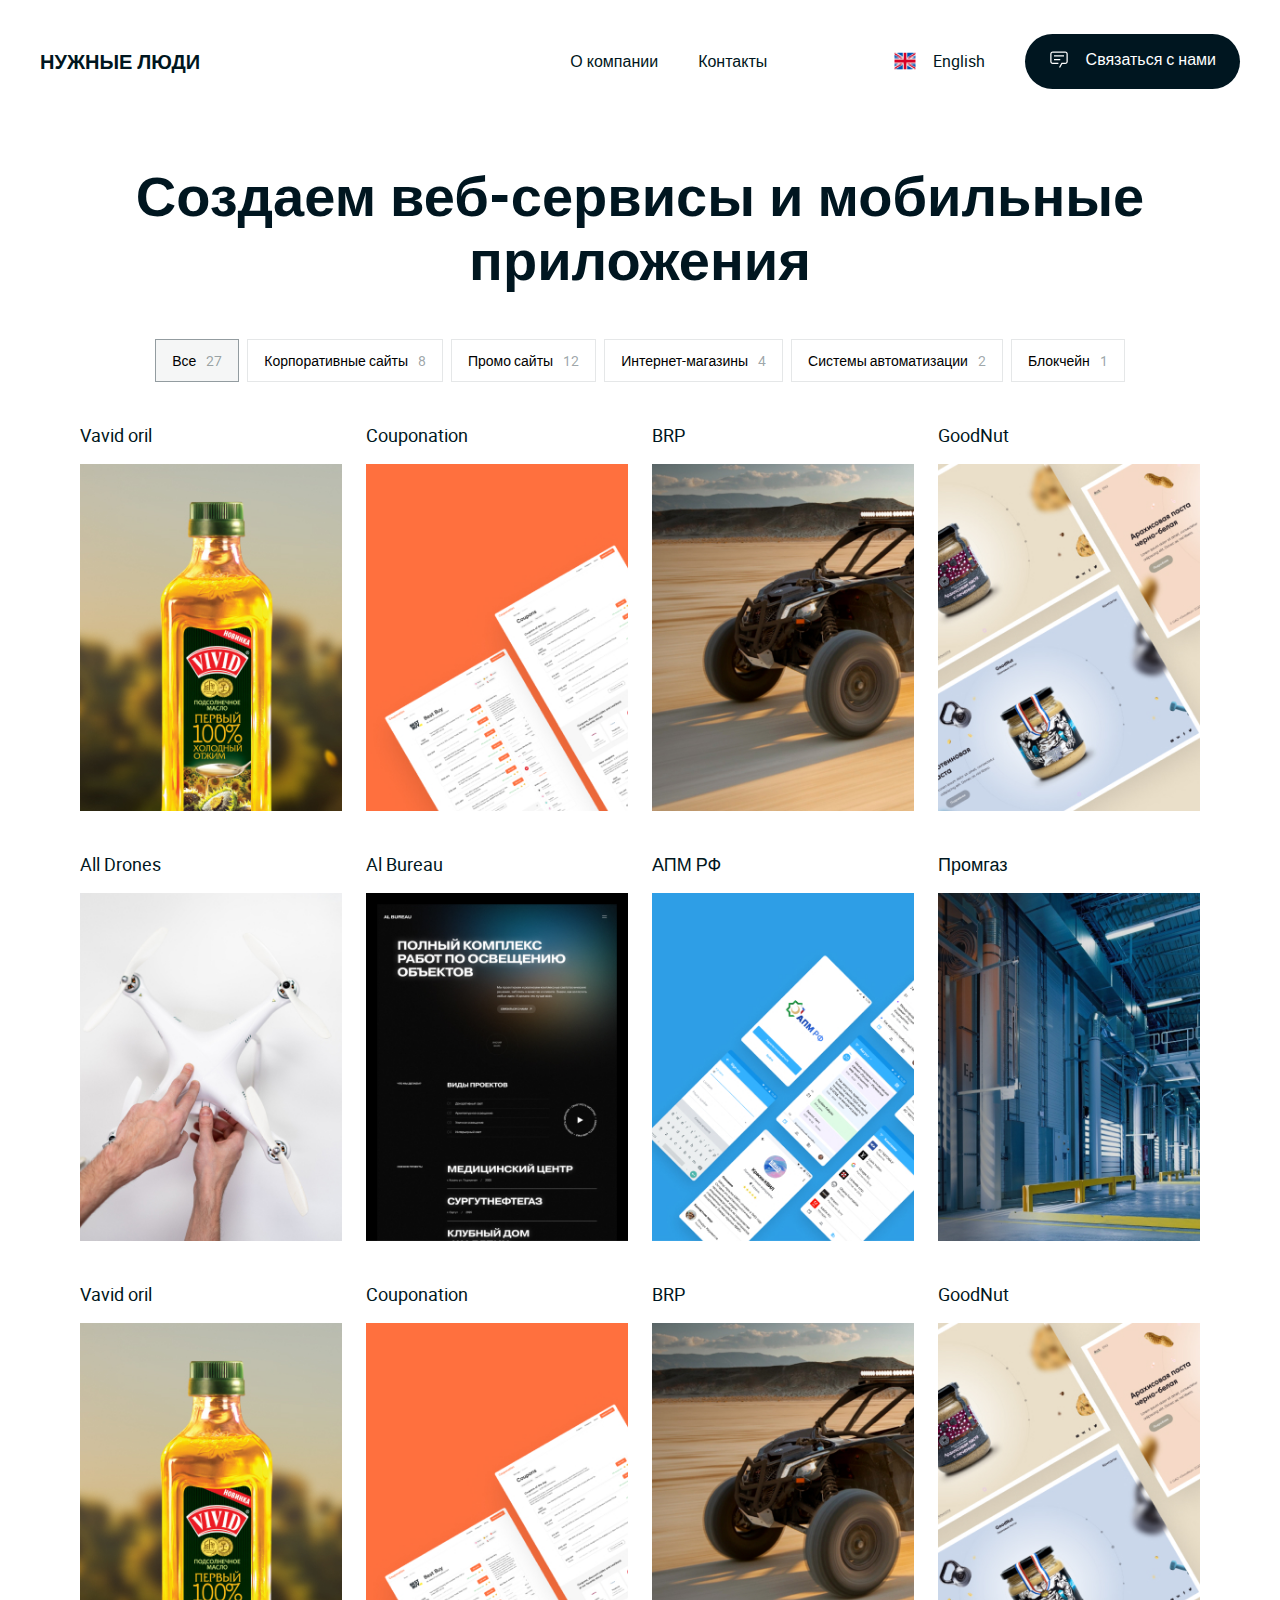
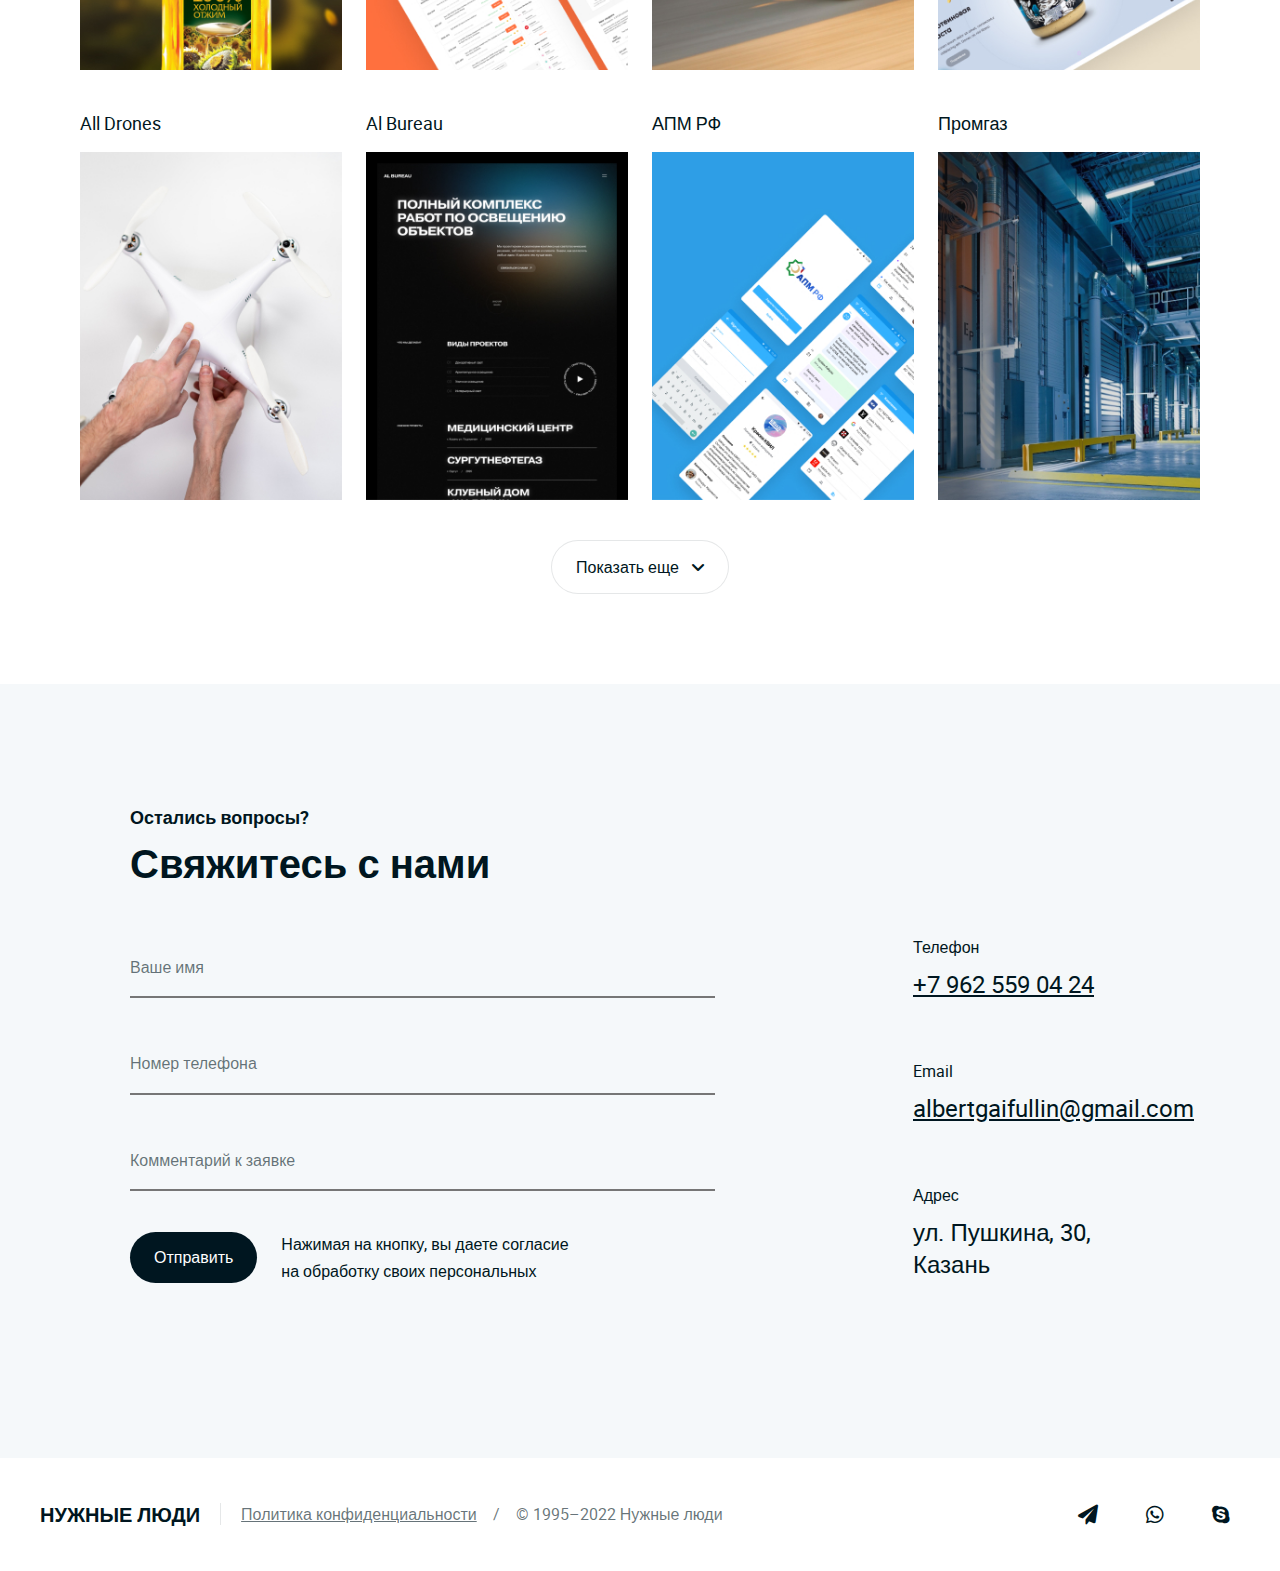
==== index.html @ 18f592c5 "12" ====
<!DOCTYPE html>
<html>

<head>

	<meta charset="utf-8">
	<!-- <base href="/"> -->

	<title>Нужные люди</title>
	<meta name="description" content="Создаем веб-сервисы и мобильные приложения">

	<meta name="viewport"
		content="width=device-width, initial-scale=1.0, minimum-scale=1.0, maximum-scale=1.0, user-scalable=no">

	<link rel="icon" href="images/favicon.png">
	<meta property="og:image" content="images/preview.jpg">

	<link rel="stylesheet" href="libs/bootstrap/css/bootstrap-reboot.min.css">
	<link rel="stylesheet" href="libs/bootstrap/css/bootstrap-grid.min.css">
	<link rel="stylesheet" href="fonts/fa/all.min.css">
	<link rel="stylesheet" href="css/main.css">
	<link rel="stylesheet" href="css/media.css">

	<script src="libs/jquery/jquery-3.6.0.min.js" defer></script>

	<script src="js/common.js" defer></script>
	<script src="libs/mixitup/dist/mixitup.min.js"></script>

</head>

<body>
	<header>
		<div class="header-left">
			<a href="/" class="logo">
				Нужные люди
			</a>
		</div>
		<div class="header-right">
			<nav class="header-menu">
				<ul>
					<li><a href="#">О компании</a></li>
					<li><a href="#">Контакты</a></li>
				</ul>
			</nav>
			<div class="header-info">
				<div class="language">
					<div class="active-language">
						<img src="images/uk.png" alt="">
						<span>English</span>
					</div>
				</div>
				<div class="language-list">
					<div class="language-list-menu">
						<div class="language-list-menu-item">
							<a href="#"><img src="images/uk.png" alt="">Русский</a>
						</div>
						<div class="language-list-menu-item">
							<a href="#"><img src="images/uk.png" alt="">Китайский</a>
						</div>
					</div>
				</div>
				<div class="contact-right">
					<a href="#" class="main-btn contact-btn">Связаться с нами</a>
					<div class="contact-widget-header">
						<ul>
							<li><a href="#"><i class="fa-regular fa-paper-plane"></i>Telegram</a></li>
							<li><a href="#"><i class="fa-brands fa-whatsapp"></i>WhatsApp</a></li>
							<li><a href="#"><i class="fa-brands fa-skype"></i>Skype</a></li>
							<li><a href="#"><i class="fa-regular fa-envelope"></i>Email</a></li>
						</ul>
					</div>
				</div>
			</div>
		</div>
	</header>
	<section class="first-section first-home">
		<div class="container">
			<div class="row">
				<div class="col-12">
					<div class="title-wrap text-center">
						<h1>Создаем веб-сервисы и мобильные приложения</h1>
					</div>
				</div>
			</div>
		</div>
	</section>
	<section class="cases">
		<div class="container">
			<div class="row">
				<div class="col-12">
					<div class="case-filter">
						<!-- filter controls -->
						<button type="button" data-filter="all" class="active">Все<span>27</span></button>
						<button type="button" data-filter=".corpo">Корпоративные сайты<span>8</span></button>
						<button type="button" data-filter=".promo">Промо сайты<span>12</span></button>
						<button type="button" data-filter=".e-commercy">Интернет-магазины<span>4</span></button>
						<button type="button" data-filter=".security">Системы автоматизации<span>2</span></button>
						<button type="button" data-filter=".blockchain">Блокчейн<span>1</span></button>
					</div>
				</div>
			</div>
			<div class="case-container">
				<div class="row">
					<div class="col-lg-3 mix corpo">
						<a href="#" class="case">
							<div class="case-title">
								Vavid oril
							</div>
							<div class="case-thumbnail">
								<img src="images/thumb.jpg" alt="">
							</div>
						</a>
					</div>
					<div class="col-lg-3 mix corpo">
						<a href="#" class="case">
							<div class="case-title">
								Couponation
							</div>
							<div class="case-thumbnail">
								<img src="images/thumb2.jpg" alt="">
							</div>
						</a>
					</div>
					<div class="col-lg-3 mix promo">
						<a href="#" class="case">
							<div class="case-title">
								BRP
							</div>
							<div class="case-thumbnail">
								<img src="images/thumb3.jpg" alt="">
							</div>
						</a>
					</div>
					<div class="col-lg-3 mix promo">
						<a href="#" class="case">
							<div class="case-title">
								GoodNut
							</div>
							<div class="case-thumbnail">
								<img src="images/thumb4.jpg" alt="">
							</div>
						</a>
					</div>
					<div class="col-lg-3 mix e-commercy">
						<a href="#" class="case">
							<div class="case-title">
								All Drones
							</div>
							<div class="case-thumbnail">
								<img src="images/thumb5.jpg" alt="">
							</div>
						</a>
					</div>
					<div class="col-lg-3 mix e-commercy">
						<a href="#" class="case">
							<div class="case-title">
								Al Bureau
							</div>
							<div class="case-thumbnail">
								<img src="images/thumb6.jpg" alt="">
							</div>
						</a>
					</div>
					<div class="col-lg-3 mix security">
						<a href="#" class="case">
							<div class="case-title">
								АПМ РФ
							</div>
							<div class="case-thumbnail">
								<img src="images/thumb7.jpg" alt="">
							</div>
						</a>
					</div>
					<div class="col-lg-3 mix security">
						<a href="#" class="case">
							<div class="case-title">
								Промгаз
							</div>
							<div class="case-thumbnail">
								<img src="images/thumb8.jpg" alt="">
							</div>
						</a>
					</div>
					<div class="col-lg-3 mix blockchain">
						<a href="#" class="case">
							<div class="case-title">
								Vavid oril
							</div>
							<div class="case-thumbnail">
								<img src="images/thumb.jpg" alt="">
							</div>
						</a>
					</div>
					<div class="col-lg-3 mix blockchain">
						<a href="#" class="case">
							<div class="case-title">
								Couponation
							</div>
							<div class="case-thumbnail">
								<img src="images/thumb2.jpg" alt="">
							</div>
						</a>
					</div>
					<div class="col-lg-3 mix blockchain">
						<a href="#" class="case">
							<div class="case-title">
								BRP
							</div>
							<div class="case-thumbnail">
								<img src="images/thumb3.jpg" alt="">
							</div>
						</a>
					</div>
					<div class="col-lg-3 mix blockchain">
						<a href="#" class="case">
							<div class="case-title">
								GoodNut
							</div>
							<div class="case-thumbnail">
								<img src="images/thumb4.jpg" alt="">
							</div>
						</a>
					</div>
					<div class="col-lg-3 mix blockchain">
						<a href="#" class="case">
							<div class="case-title">
								All Drones
							</div>
							<div class="case-thumbnail">
								<img src="images/thumb5.jpg" alt="">
							</div>
						</a>
					</div>
					<div class="col-lg-3 mix blockchain">
						<a href="#" class="case">
							<div class="case-title">
								Al Bureau
							</div>
							<div class="case-thumbnail">
								<img src="images/thumb6.jpg" alt="">
							</div>
						</a>
					</div>
					<div class="col-lg-3 mix blockchain">
						<a href="#" class="case">
							<div class="case-title">
								АПМ РФ
							</div>
							<div class="case-thumbnail">
								<img src="images/thumb7.jpg" alt="">
							</div>
						</a>
					</div>
					<div class="col-lg-3 mix blockchain">
						<a href="#" class="case">
							<div class="case-title">
								Промгаз 
							</div>
							<div class="case-thumbnail">
								<img src="images/thumb8.jpg" alt="">
							</div>
						</a>
					</div>
					<div class="col-lg-3 mix blockchain show-more-content">
						<a href="#" class="case">
							<div class="case-title">
								Промгаз
							</div>
							<div class="case-thumbnail">
								<img src="images/thumb8.jpg" alt="">
							</div>
						</a>
					</div>
				</div>
			</div>
			
			<div class="text-center">
				<a href="#" class="alt-btn show-more">Показать еще</a>
			</div>
		</div>
	</section>
	<section class="contact">
		<div class="container">
			<div class="row">
				<div class="col-12">
					<div class="section-title-widget">
						<h4>Остались вопросы?</h4>
						<h2>Свяжитесь с нами</h2>
					</div>
				</div>
			</div>
			<div class="row mt-50">
				<div class="col-lg-7">
					<form action="/" class="contact-form">
						<div class="form-group">
							<input type="text" id="user_name" required autocomplete="off">
							<label for="user_name">Ваше имя</label>
						</div>
						<div class="form-group">
							<input type="text" id="user_phone" required autocomplete="off">
							<label for="user_phone">Номер телефона</label>
						</div>
						<div class="form-group">
							<input type="text" id="user_text" autocomplete="off" aria-required="false">
							<label for="user_text">Комментарий к заявке</label>
						</div>
						<div class="form-group-double">
							<button type="submit" class="main-btn">Отправить</button>
							<div class="personal-text">Нажимая на кнопку, вы даете согласие на обработку своих
								персональных</div>
						</div>
					</form>
				</div>
				<div class="col-lg-3 offset-lg-2">
					<div class="contact-widgets">
						<div class="contact-widget">
							<p>Телефон</p>
							<a href="tel:+79625590424">+7 962 559 04 24</a>
						</div>
						<div class="contact-widget">
							<p>Email</p>
							<a href="mailto:albertgaifullin@gmail.com">albertgaifullin@gmail.com</a>
						</div>
						<div class="contact-widget">
							<p>Адрес</p>
							<span>ул. Пушкина, 30, Казань</span>
						</div>
					</div>
				</div>
			</div>
		</div>
	</section>
	<footer>
		<div class="footer-widget">
			<a href="#" class="logo">
				Нужные люди
			</a>
			<div class="copyrights">
				<a href="#">Политика конфиденциальности</a>
				<p>© 1995–2022 Нужные люди</p>
			</div>
		</div>
		<div class="footer-widget">
			<nav class="social">
				<ul>
					<li><a href="#"><i class="fa-solid fa-paper-plane"></i></a></li>
					<li><a href="#"><i class="fa-brands fa-whatsapp"></i></a></li>
					<li><a href="#"><i class="fa-brands fa-skype"></i></a></li>
				</ul>
			</nav>
		</div>
	</footer>
</body>

</html>
---- css/main.css ----
/* USER VARIABLES SECTION */

:root {
	--accent: #001620;
	--text: #001620;
	--regular-text: 16px;
	--lineheight: 1.65;
	--userfont: roboto-st, sans-serif;
	--systemfont: -apple-system, BlinkMacSystemFont, Arial, sans-serif;
	--alt:rgba(0, 22, 32, 0.4);
	--grey: #F5F8FA;
}

/* BOOTSTRAP SETTINGS SECTION */

/* gutter 20px (10px + 10px). Comment this code for default gutter start at 1.5rem (24px) wide. */
.container, .container-fluid, .container-lg, .container-md, .container-sm, .container-xl, .container-xxl { --bs-gutter-x: .625rem; }
.row, .row > * { --bs-gutter-x: 1.5rem; }

/* FONTS LOAD SECTION */

@font-face { src: url("../fonts/roboto-regular-webfont.woff2") format("woff2"); font-family: "roboto-st"; font-weight: 400; font-style: normal; }
@font-face { src: url("../fonts/roboto-italic-webfont.woff2") format("woff2"); font-family: "roboto-st"; font-weight: 400; font-style: italic; }
@font-face { src: url("../fonts/roboto-bold-webfont.woff2") format("woff2"); font-family: "roboto-st"; font-weight: 700; font-style: normal; }
@font-face { src: url("../fonts/roboto-bolditalic-webfont.woff2") format("woff2"); font-family: "roboto-st"; font-weight: 700; font-style: italic; }

/* GENERAL CSS SETTINGS */

::placeholder { color: rgba(0, 22, 32, 0.6); }
::selection { background-color: var(--accent); color: #fff; }
input, textarea { outline: none; }
input:focus:required{border-color: #001620;}
input:focus:required:invalid,input:focus, textarea:focus:required:invalid { border-color: #001620;}
input:required:valid, textarea:required:valid { border-color: #001620; }

body {
	font-family: var(--userfont);
	font-size: var(--regular-text);
	line-height: var(--lineheight);
	color: var(--text);
	min-width: 320px;
	position: relative;
	overflow-x: hidden;
}

/* USER STYLES */
section{
	position: relative;
}
.image {
	max-width: 100%;
	margin-bottom: var(--bs-gutter-x);
	border-radius: 4px;
}
.section-title-widget h4{
	margin-bottom: 20px;
}
.section-title-widget h2,.section-title-widget h4{
	line-height: 26px;
}
.accent {
	color: var(--accent);
	font-weight: bold;
}
.text-center{
	text-align: center;
}
.mt-50{
	margin-top: 50px;
}
h1,h2,h3,h4,h5{
	font-weight: 700;
	line-height: 64px;
}
h1{
	font-size: 56px;
}
h2{
	font-size: 40px;
}
h4{
	font-size: 18px;
}
/* buttons */
.main-btn{
	background: var(--text);
	padding: 12px 24px;
	color: #fff;
	text-decoration: none;
	transition: 0.4s ease;
	text-align: center;
	border-radius: 2rem;
	border: none;
	display: inline-block;
}
.main-btn:hover{
	opacity: 0.8;
	color: #fff;
	text-decoration: none;
	transition: 0.4s ease;
}
.case-filter {
    display: flex;
    align-items: center;
    justify-content: center;
	margin-bottom: 40px;
}
.case-filter button{
	padding: 9px 16px;
	border: 1px solid rgba(0, 22, 32, 0.1);
	background: #fff;
	margin: 0 4px;
	font-weight: 400;
	font-size: 14px;
	transition: 0.3s ease;
}
.case-filter button:hover,button.active{
	background: rgba(0, 22, 32, 0.04);
	border: 1px solid rgba(0, 22, 32, 0.4);
	transition: 0.3s ease;
}
.case-filter button span{
	margin-left: 10px;
	color: var(--alt);
	text-align: center;
}
.contact-btn::before{
	content: url('../images/chat.svg');
	margin-right: 17px;
	vertical-align: sub;
}
.alt-btn{
	color: var(--text);
	background: #fff;
	text-decoration: none;
	text-align: center;
	transition: 0.3s ease;
	padding: 13px 24px;
	border: 1px solid rgba(0, 22, 32, 0.1);
	border-radius: 2rem;
	display: inline-block;
}
.alt-btn:hover{
	opacity: 0.8;
	transition: 0.3s ease;
	color: var(--text);
}
.alt-btn.show-more::after{
	font-family: "Font Awesome 5 Free";
    content: "\f107";
    font-weight: 900;
	margin-left: 13px;
}
/*header*/
header{
	background: #fff;
	padding: 34px 40px;
	display: flex;
	justify-content: space-between;
	align-items: center;
}
header ul{
	list-style: none;
	padding-left: 0;
	margin-bottom: 0;
	display: flex;
}
header ul li{
	margin: 0 20px;
}
header ul li a{
	color: var(--text);
	text-decoration: none;
	transition: 0.4s ease;
}
header ul li a:hover{
	color: var(--text);
	opacity: 0.8;
	transition: 0.4s ease;
}
header .header-info {
    display: flex;
    align-items: center;
	position: relative;
}
.logo{
	font-weight: 700;
	font-size: 20px;
	color: var(--text);
	text-decoration: none;
	transition: 0.4s ease;
	text-transform: uppercase;
}
.logo:hover{
	opacity: 0.8;
	transition: 0.4s ease;
	color: var(--text);
}
.header-left {
    width: 74%;
}
.header-right {
    width: 100%;
    justify-content: space-between;
    display: flex;
    align-items: center;
}
.header-info .language{
	display: flex;
	align-items: center;
	margin-right: 40px;
}
.language-list-menu-item img{
	margin-right: 17px;
}
.language-list-menu-item {
    display: flex;
    align-items: center;
	margin:6px 0;
}
.language-list-menu-item a{
	color: var(--text);
	text-decoration: none;
	transition: 0.4s ease;
}
.language-list-menu-item a:hover{
	opacity: 0.8;
	transition: 0.4s ease;
}
.active-language {
    display: flex;
	cursor: pointer;
	transition: 0.4s ease;
}
.active-language:hover{
	opacity: 0.8;
	transition: 0.4s ease;
}
.active-language span{
	margin-left: 17px;
}
.language-list-menu {
    position: absolute;
    left: 0;
	margin-top: 20px;
	opacity: 0;
	visibility: hidden;
	transition: 0.2s ease;
}
.language-list-menu.active{
	opacity: 1;
	visibility: visible;
	transition: 0.2s ease;
	z-index: 2;
}
/*first screen*/
.first-section{
	display: flex;
	align-items: center;
	margin: 40px 0;
	height: 100%;
}
.contact-right{
	position: relative;
	
}
.contact-widget-header{
	position: absolute;
	margin-top: 16px;
	right: 0;
	padding: 22px;
	width: 100%;
	background: #fff;
	z-index: 2;
	opacity: 0;
	visibility: hidden;
	transition: 0.2s ease;
	box-shadow: 0px 42px 80px rgba(0, 22, 32, 0.06), 0px 17.5466px 33.4221px rgba(0, 22, 32, 0.0431313), 0px 9.38125px 17.869px rgba(0, 22, 32, 0.0357664), 0px 5.25905px 10.0172px rgba(0, 22, 32, 0.03), 0px 2.79304px 5.32008px rgba(0, 22, 32, 0.0242336), 0px 1.16225px 2.21381px rgba(0, 22, 32, 0.0168687);
}
.contact-widget-header.active{
	opacity: 1;
	transition: 0.2s ease;
	visibility: visible;
}
.contact-widget-header ul {
	flex-flow: column;
}
header .contact-widget-header ul li{
	margin-bottom: 19px;
	margin-left: 0;
	margin-right: 0;
}
.contact-widget-header ul li:last-child{
	margin-bottom: 0;
}
.contact-widget-header ul li a i{
	margin-right: 17px;
}
/*cases*/
.case .case-title{
	line-height: 26px;
	font-size: 18px;
	margin-bottom: 16px;
}
.case .case-thumbnail img{
	width: 100%;
	object-fit: cover;
}
.case{
	margin-bottom: 40px;
	display: block;
	text-decoration: none;
	color: var(--text);
	transition: 0.3s ease;
}
.case:hover{
	opacity: 0.8;
	color: var(--text);
	transition: 0.3s ease;
}
section.cases{
	padding-bottom: 90px;
}
/*contact*/
section.contact{
	padding: 120px;
	background: var(--grey);
}

.contact-form .form-group{
	position: relative;
	margin-bottom: 32px;
}
.contact-form .form-group input{
	color: var(--text);
	padding: 18px 0;
	background: transparent;
	border-top: none;
	border-left: none;
	border-right: none;
	width: 100%;
}

.contact-form .form-group input[data-value]:not([data-value=""]) ~ label,
.contact-form .form-group input:focus ~ label{
	font-size: 12px;
	top: -8px;
	color: #001620;
}

.contact-form .form-group label {
	position: absolute;
	left: 0;
	font-size: 16px;
	top: 20px;
	color: rgba(0, 22, 32, 0.6);
	transition: 0.2s ease;
	pointer-events: none;
}
.form-group-double {
    display: flex;
    align-items: center;
    width: 78%;
	margin-top: 40px;
}
.personal-text{
	margin-left: 24px;
}
.contact-widgets {
    display: flex;
    flex-flow: column;
    justify-content: space-between;
    height: 100%;
}
.contact-widget{
	margin-bottom: 57px;
}
.contact-widget p{
	margin-bottom: 8px;
}
.contact-widget a,.contact-widget span{
	font-size: 24px;
	line-height: 32px;
	color: #001620;
	transition: 0.3s ease;
}
.contact-widget a:hover{
	transition: 0.3s ease;
	opacity: 0.8;
}
/*footer*/
footer{
	padding: 40px;
	display: flex;
	align-items: center;
	justify-content: space-between;
}
footer .footer-widget{
	display: flex;
	align-items: center;
}
footer .copyrights{
	color: rgba(0, 22, 32, 0.6);
	display: flex;
	position: relative;
}
footer .copyrights a{
	color: rgba(0, 22, 32, 0.6);
	transition: 0.3s ease;
}
footer .copyrights a:hover{
	opacity: 0.8;
	transition: 0.3s ease;
}
footer .copyrights p{
	margin-bottom: 0;
}
footer .copyrights p::before{
	content: '/';
	margin: 0 16px;
}
footer .copyrights a::before {
    content: '';
    margin: 0 20px;
    border-left: rgba(0, 22, 32, 0.1) 1px solid;
}
.social ul{
	display: flex;
	list-style: none;
	padding-left: 0;
	margin-bottom: 0;
}
.social ul li{
	margin-left: 28px;
}
.social ul li:first-child{
	margin-left: 0;
}
.social ul li a{
	color: var(--text);
	font-size: 20px;
	padding: 10px;
}
---- css/media.css ----
/* === DESKTOP FIRST === */

/* xl <= Extra extra large (xxl) */
@media (max-width : 1400px) {

}

/* lg <= Extra large (xl) */
@media (max-width : 1200px) {

}

/* md <= Large (lg) */
@media (max-width : 992px) {

}

/* sm <= Medium (md) */
@media (max-width : 768px) {

}

/* xs <= Small (sm) */
@media (max-width : 576px) {

}


/* === MOBILE FIRST === */

/* Custom (xs) */
@media (min-width : 0) {

}

/* Small (sm) */
@media (min-width : 576px) {

}

/* Medium (md) */
@media (min-width : 768px) {

}

/* Large (lg) */
@media (min-width : 992px) {

}

/* Extra large (xl) */
@media (min-width : 1200px) {
	.text {
		font-size: 18px;
	}
}

/* Extra extra large (xxl) */
@media (min-width : 1400px) {
	.text {
		font-size: 22px;
	}
}
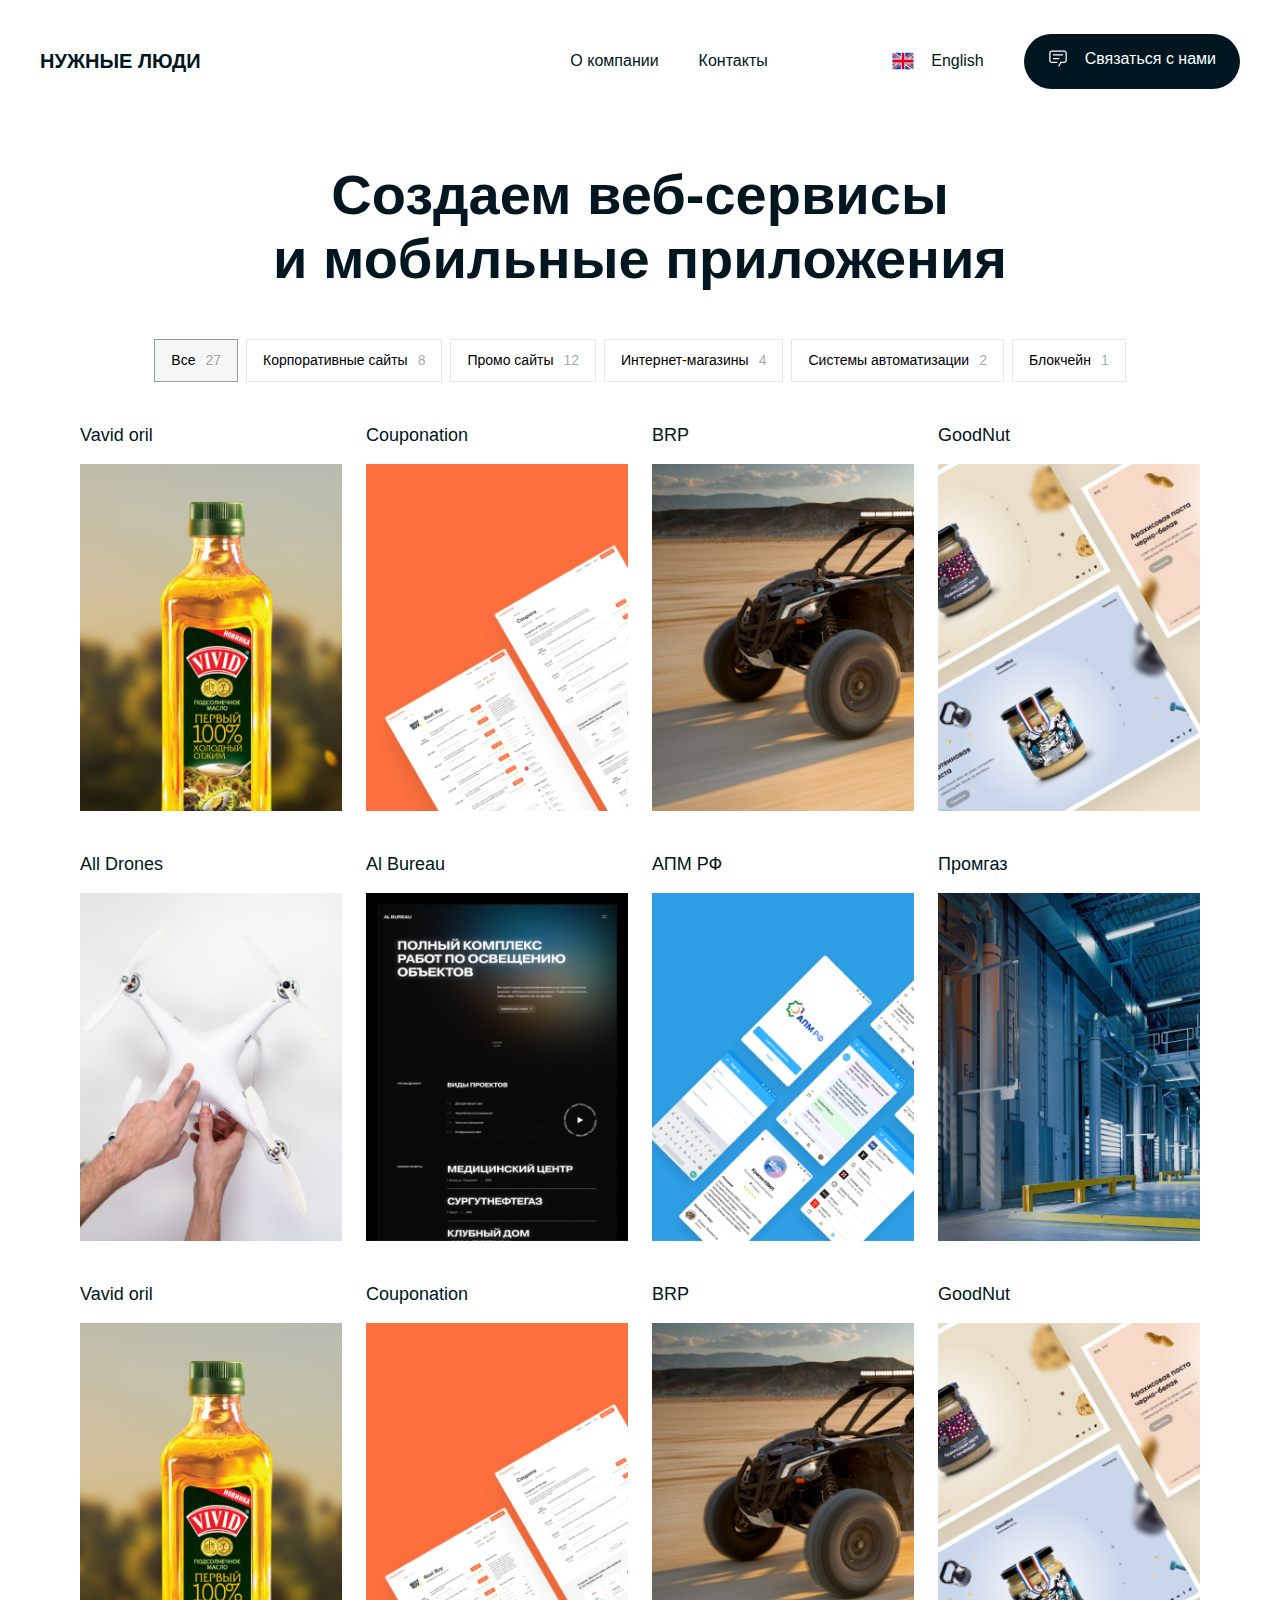
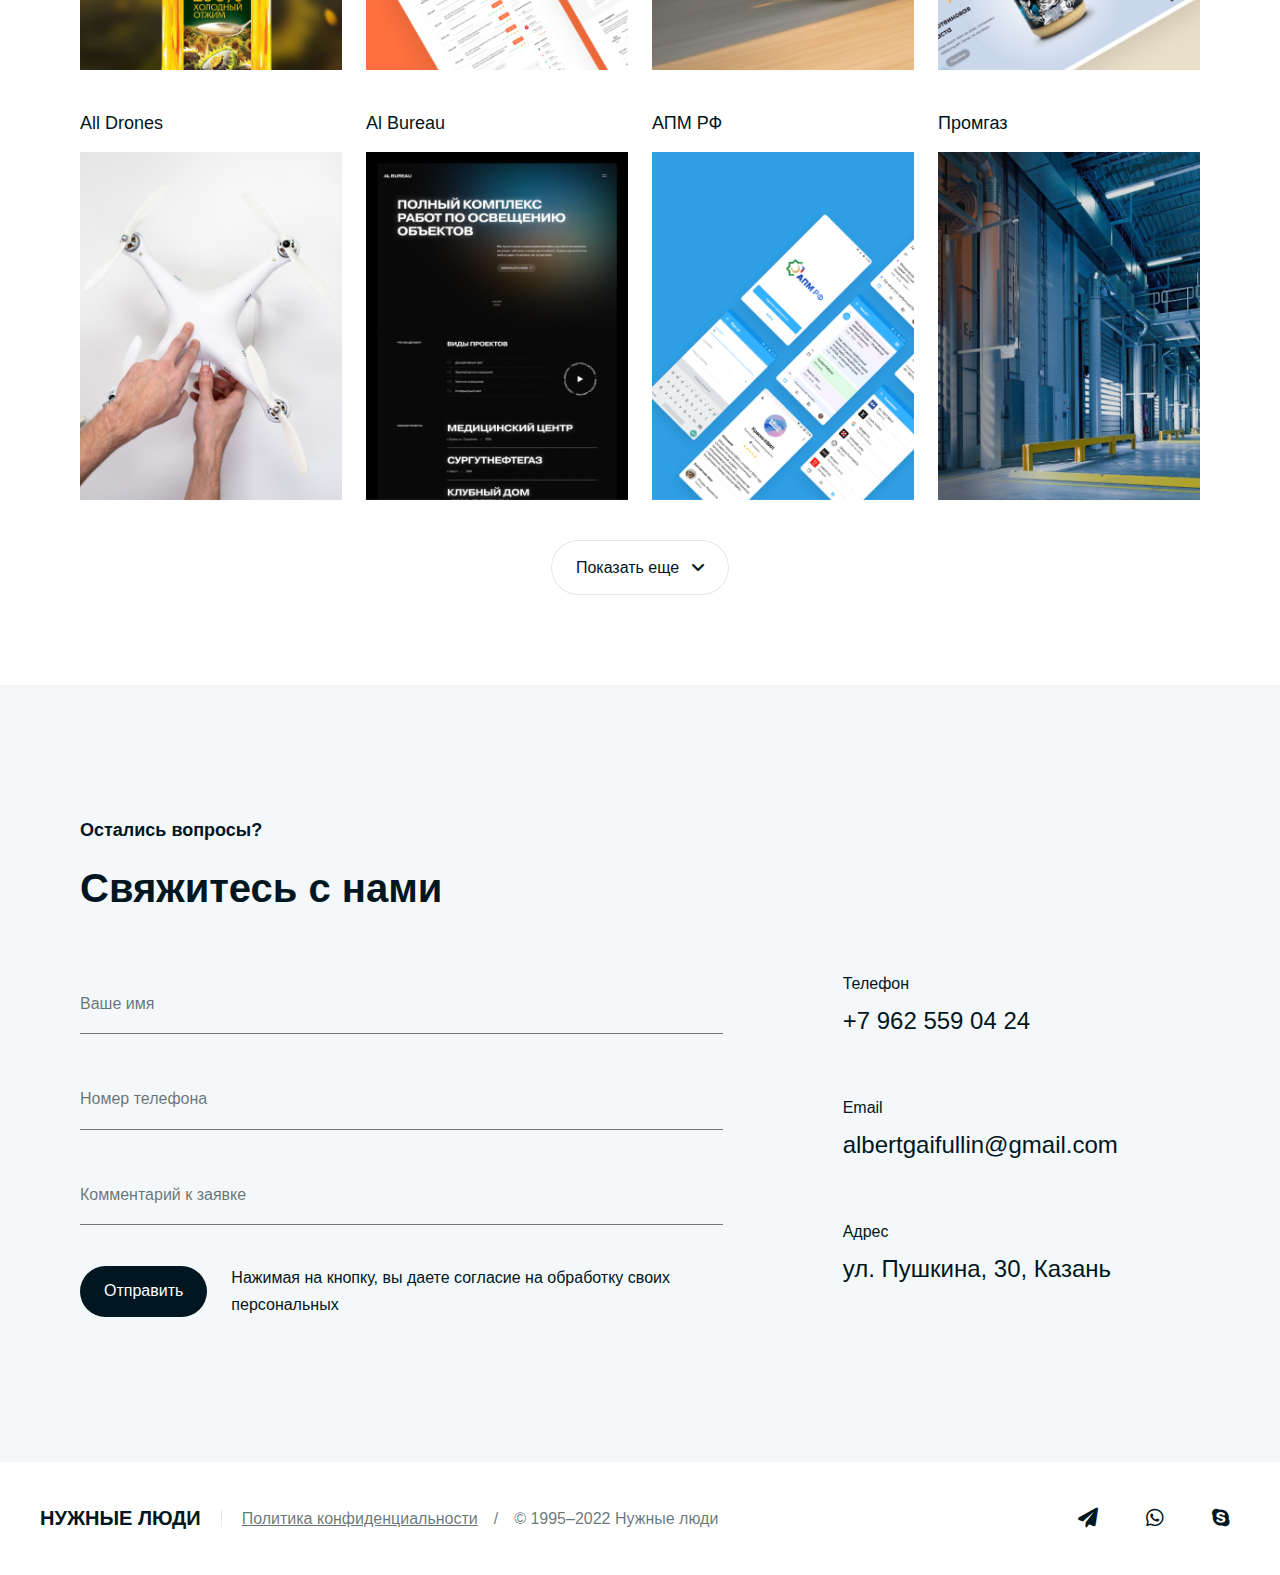
==== commit 9cf22877: "1" ====
--- a/index.html
+++ b/index.html
@@ -26,293 +26,45 @@
 	<script src="js/common.js" defer></script>
 	<script src="libs/mixitup/dist/mixitup.min.js"></script>
 
+
 </head>
 
 <body>
-	<header>
-		<div class="header-left">
-			<a href="/" class="logo">
-				Нужные люди
-			</a>
-		</div>
-		<div class="header-right">
-			<nav class="header-menu">
-				<ul>
-					<li><a href="#">О компании</a></li>
-					<li><a href="#">Контакты</a></li>
-				</ul>
-			</nav>
-			<div class="header-info">
-				<div class="language">
-					<div class="active-language">
-						<img src="images/uk.png" alt="">
-						<span>English</span>
-					</div>
-				</div>
-				<div class="language-list">
-					<div class="language-list-menu">
-						<div class="language-list-menu-item">
-							<a href="#"><img src="images/uk.png" alt="">Русский</a>
-						</div>
-						<div class="language-list-menu-item">
-							<a href="#"><img src="images/uk.png" alt="">Китайский</a>
-						</div>
-					</div>
-				</div>
-				<div class="contact-right">
-					<a href="#" class="main-btn contact-btn">Связаться с нами</a>
-					<div class="contact-widget-header">
-						<ul>
-							<li><a href="#"><i class="fa-regular fa-paper-plane"></i>Telegram</a></li>
-							<li><a href="#"><i class="fa-brands fa-whatsapp"></i>WhatsApp</a></li>
-							<li><a href="#"><i class="fa-brands fa-skype"></i>Skype</a></li>
-							<li><a href="#"><i class="fa-regular fa-envelope"></i>Email</a></li>
-						</ul>
-					</div>
-				</div>
-			</div>
-		</div>
-	</header>
-	<section class="first-section first-home">
-		<div class="container">
-			<div class="row">
-				<div class="col-12">
-					<div class="title-wrap text-center">
-						<h1>Создаем веб-сервисы и мобильные приложения</h1>
-					</div>
-				</div>
-			</div>
-		</div>
-	</section>
-	<section class="cases">
-		<div class="container">
-			<div class="row">
-				<div class="col-12">
-					<div class="case-filter">
-						<!-- filter controls -->
-						<button type="button" data-filter="all" class="active">Все<span>27</span></button>
-						<button type="button" data-filter=".corpo">Корпоративные сайты<span>8</span></button>
-						<button type="button" data-filter=".promo">Промо сайты<span>12</span></button>
-						<button type="button" data-filter=".e-commercy">Интернет-магазины<span>4</span></button>
-						<button type="button" data-filter=".security">Системы автоматизации<span>2</span></button>
-						<button type="button" data-filter=".blockchain">Блокчейн<span>1</span></button>
-					</div>
-				</div>
-			</div>
-			<div class="case-container">
-				<div class="row">
-					<div class="col-lg-3 mix corpo">
-						<a href="#" class="case">
-							<div class="case-title">
-								Vavid oril
-							</div>
-							<div class="case-thumbnail">
-								<img src="images/thumb.jpg" alt="">
-							</div>
-						</a>
-					</div>
-					<div class="col-lg-3 mix corpo">
-						<a href="#" class="case">
-							<div class="case-title">
-								Couponation
-							</div>
-							<div class="case-thumbnail">
-								<img src="images/thumb2.jpg" alt="">
-							</div>
-						</a>
-					</div>
-					<div class="col-lg-3 mix promo">
-						<a href="#" class="case">
-							<div class="case-title">
-								BRP
-							</div>
-							<div class="case-thumbnail">
-								<img src="images/thumb3.jpg" alt="">
-							</div>
-						</a>
-					</div>
-					<div class="col-lg-3 mix promo">
-						<a href="#" class="case">
-							<div class="case-title">
-								GoodNut
-							</div>
-							<div class="case-thumbnail">
-								<img src="images/thumb4.jpg" alt="">
-							</div>
-						</a>
-					</div>
-					<div class="col-lg-3 mix e-commercy">
-						<a href="#" class="case">
-							<div class="case-title">
-								All Drones
-							</div>
-							<div class="case-thumbnail">
-								<img src="images/thumb5.jpg" alt="">
-							</div>
-						</a>
-					</div>
-					<div class="col-lg-3 mix e-commercy">
-						<a href="#" class="case">
-							<div class="case-title">
-								Al Bureau
-							</div>
-							<div class="case-thumbnail">
-								<img src="images/thumb6.jpg" alt="">
-							</div>
-						</a>
-					</div>
-					<div class="col-lg-3 mix security">
-						<a href="#" class="case">
-							<div class="case-title">
-								АПМ РФ
-							</div>
-							<div class="case-thumbnail">
-								<img src="images/thumb7.jpg" alt="">
-							</div>
-						</a>
-					</div>
-					<div class="col-lg-3 mix security">
-						<a href="#" class="case">
-							<div class="case-title">
-								Промгаз
-							</div>
-							<div class="case-thumbnail">
-								<img src="images/thumb8.jpg" alt="">
-							</div>
-						</a>
-					</div>
-					<div class="col-lg-3 mix blockchain">
-						<a href="#" class="case">
-							<div class="case-title">
-								Vavid oril
-							</div>
-							<div class="case-thumbnail">
-								<img src="images/thumb.jpg" alt="">
-							</div>
-						</a>
-					</div>
-					<div class="col-lg-3 mix blockchain">
-						<a href="#" class="case">
-							<div class="case-title">
-								Couponation
-							</div>
-							<div class="case-thumbnail">
-								<img src="images/thumb2.jpg" alt="">
-							</div>
-						</a>
-					</div>
-					<div class="col-lg-3 mix blockchain">
-						<a href="#" class="case">
-							<div class="case-title">
-								BRP
-							</div>
-							<div class="case-thumbnail">
-								<img src="images/thumb3.jpg" alt="">
-							</div>
-						</a>
-					</div>
-					<div class="col-lg-3 mix blockchain">
-						<a href="#" class="case">
-							<div class="case-title">
-								GoodNut
-							</div>
-							<div class="case-thumbnail">
-								<img src="images/thumb4.jpg" alt="">
-							</div>
-						</a>
-					</div>
-					<div class="col-lg-3 mix blockchain">
-						<a href="#" class="case">
-							<div class="case-title">
-								All Drones
-							</div>
-							<div class="case-thumbnail">
-								<img src="images/thumb5.jpg" alt="">
-							</div>
-						</a>
-					</div>
-					<div class="col-lg-3 mix blockchain">
-						<a href="#" class="case">
-							<div class="case-title">
-								Al Bureau
-							</div>
-							<div class="case-thumbnail">
-								<img src="images/thumb6.jpg" alt="">
-							</div>
-						</a>
-					</div>
-					<div class="col-lg-3 mix blockchain">
-						<a href="#" class="case">
-							<div class="case-title">
-								АПМ РФ
-							</div>
-							<div class="case-thumbnail">
-								<img src="images/thumb7.jpg" alt="">
-							</div>
-						</a>
-					</div>
-					<div class="col-lg-3 mix blockchain">
-						<a href="#" class="case">
-							<div class="case-title">
-								Промгаз 
-							</div>
-							<div class="case-thumbnail">
-								<img src="images/thumb8.jpg" alt="">
-							</div>
-						</a>
-					</div>
-					<div class="col-lg-3 mix blockchain show-more-content">
-						<a href="#" class="case">
-							<div class="case-title">
-								Промгаз
-							</div>
-							<div class="case-thumbnail">
-								<img src="images/thumb8.jpg" alt="">
-							</div>
-						</a>
-					</div>
-				</div>
-			</div>
-			
-			<div class="text-center">
-				<a href="#" class="alt-btn show-more">Показать еще</a>
-			</div>
-		</div>
-	</section>
-	<section class="contact">
-		<div class="container">
-			<div class="row">
-				<div class="col-12">
-					<div class="section-title-widget">
-						<h4>Остались вопросы?</h4>
-						<h2>Свяжитесь с нами</h2>
-					</div>
-				</div>
-			</div>
-			<div class="row mt-50">
-				<div class="col-lg-7">
-					<form action="/" class="contact-form">
-						<div class="form-group">
-							<input type="text" id="user_name" required autocomplete="off">
-							<label for="user_name">Ваше имя</label>
-						</div>
-						<div class="form-group">
-							<input type="text" id="user_phone" required autocomplete="off">
-							<label for="user_phone">Номер телефона</label>
-						</div>
-						<div class="form-group">
-							<input type="text" id="user_text" autocomplete="off" aria-required="false">
-							<label for="user_text">Комментарий к заявке</label>
-						</div>
-						<div class="form-group-double">
-							<button type="submit" class="main-btn">Отправить</button>
-							<div class="personal-text">Нажимая на кнопку, вы даете согласие на обработку своих
-								персональных</div>
-						</div>
-					</form>
-				</div>
-				<div class="col-lg-3 offset-lg-2">
-					<div class="contact-widgets">
+	<main>
+		<header>
+			<div class="header-left">
+				<a href="/" class="logo">
+					Нужные люди
+				</a>
+			</div>
+			<div class="mobile-menu">
+				<span></span>
+			</div>
+			<div class="header-right">
+				<nav class="header-menu">
+					<ul>
+						<li><a href="#">О компании</a></li>
+						<li><a href="#">Контакты</a></li>
+					</ul>
+				</nav>
+				<div class="header-info">
+					<div class="language">
+						<div class="active-language">
+							<img src="images/uk.png" alt="">
+							<span>English</span>
+						</div>
+					</div>
+					<div class="language-list">
+						<div class="language-list-menu">
+							<div class="language-list-menu-item">
+								<a href="#"><img src="images/uk.png" alt="">Русский</a>
+							</div>
+							<div class="language-list-menu-item">
+								<a href="#"><img src="images/uk.png" alt="">Китайский</a>
+							</div>
+						</div>
+					</div>
+					<div class="contact-widgets hide-on-desk">
 						<div class="contact-widget">
 							<p>Телефон</p>
 							<a href="tel:+79625590424">+7 962 559 04 24</a>
@@ -326,30 +78,312 @@
 							<span>ул. Пушкина, 30, Казань</span>
 						</div>
 					</div>
-				</div>
-			</div>
-		</div>
-	</section>
-	<footer>
-		<div class="footer-widget">
-			<a href="#" class="logo">
-				Нужные люди
-			</a>
-			<div class="copyrights">
-				<a href="#">Политика конфиденциальности</a>
-				<p>© 1995–2022 Нужные люди</p>
-			</div>
-		</div>
-		<div class="footer-widget">
-			<nav class="social">
-				<ul>
-					<li><a href="#"><i class="fa-solid fa-paper-plane"></i></a></li>
-					<li><a href="#"><i class="fa-brands fa-whatsapp"></i></a></li>
-					<li><a href="#"><i class="fa-brands fa-skype"></i></a></li>
-				</ul>
-			</nav>
-		</div>
-	</footer>
+					<div class="contact-right">
+						<a href="#" class="main-btn hide-on-mob contact-btn">Связаться с нами</a>
+						<div class="contact-widget-header">
+							<ul>
+								<li><a href="#"><i class="fa-regular fa-paper-plane"></i>Telegram</a></li>
+								<li><a href="#"><i class="fa-brands fa-whatsapp"></i>WhatsApp</a></li>
+								<li><a href="#"><i class="fa-brands fa-skype"></i>Skype</a></li>
+								<li><a href="#"><i class="fa-regular fa-envelope"></i>Email</a></li>
+							</ul>
+						</div>
+					</div>
+				</div>
+			</div>
+		</header>
+		<section class="first-section first-home">
+			<div class="container">
+				<div class="row">
+					<div class="col-12">
+						<div class="title-wrap text-center">
+							<h1>Создаем веб-сервисы <br>и мобильные приложения</h1>
+						</div>
+					</div>
+				</div>
+			</div>
+		</section>
+		<section class="cases">
+			<div class="container">
+				<div class="row">
+					<div class="col-12">
+						<div class="case-filter">
+							<!-- filter controls -->
+							<button type="button" data-filter="all" class="active">Все<span>27</span></button>
+							<button type="button" data-filter=".corpo">Корпоративные сайты<span>8</span></button>
+							<button type="button" data-filter=".promo">Промо сайты<span>12</span></button>
+							<button type="button" data-filter=".e-commercy">Интернет-магазины<span>4</span></button>
+							<button type="button" data-filter=".security">Системы автоматизации<span>2</span></button>
+							<button type="button" data-filter=".blockchain">Блокчейн<span>1</span></button>
+						</div>
+					</div>
+				</div>
+				<div class="case-container">
+					<div class="row">
+						<div class="col-lg-3 mix corpo">
+							<a href="#" class="case">
+								<div class="case-title">
+									Vavid oril
+								</div>
+								<div class="case-thumbnail">
+									<img src="images/thumb.jpg" alt="">
+								</div>
+							</a>
+						</div>
+						<div class="col-lg-3 mix corpo">
+							<a href="#" class="case">
+								<div class="case-title">
+									Couponation
+								</div>
+								<div class="case-thumbnail">
+									<img src="images/thumb2.jpg" alt="">
+								</div>
+							</a>
+						</div>
+						<div class="col-lg-3 mix promo">
+							<a href="#" class="case">
+								<div class="case-title">
+									BRP
+								</div>
+								<div class="case-thumbnail">
+									<img src="images/thumb3.jpg" alt="">
+								</div>
+							</a>
+						</div>
+						<div class="col-lg-3 mix promo">
+							<a href="#" class="case">
+								<div class="case-title">
+									GoodNut
+								</div>
+								<div class="case-thumbnail">
+									<img src="images/thumb4.jpg" alt="">
+								</div>
+							</a>
+						</div>
+						<div class="col-lg-3 mix e-commercy">
+							<a href="#" class="case">
+								<div class="case-title">
+									All Drones
+								</div>
+								<div class="case-thumbnail">
+									<img src="images/thumb5.jpg" alt="">
+								</div>
+							</a>
+						</div>
+						<div class="col-lg-3 mix e-commercy">
+							<a href="#" class="case">
+								<div class="case-title">
+									Al Bureau
+								</div>
+								<div class="case-thumbnail">
+									<img src="images/thumb6.jpg" alt="">
+								</div>
+							</a>
+						</div>
+						<div class="col-lg-3 mix security">
+							<a href="#" class="case">
+								<div class="case-title">
+									АПМ РФ
+								</div>
+								<div class="case-thumbnail">
+									<img src="images/thumb7.jpg" alt="">
+								</div>
+							</a>
+						</div>
+						<div class="col-lg-3 mix security">
+							<a href="#" class="case">
+								<div class="case-title">
+									Промгаз
+								</div>
+								<div class="case-thumbnail">
+									<img src="images/thumb8.jpg" alt="">
+								</div>
+							</a>
+						</div>
+						<div class="col-lg-3 mix blockchain">
+							<a href="#" class="case">
+								<div class="case-title">
+									Vavid oril
+								</div>
+								<div class="case-thumbnail">
+									<img src="images/thumb.jpg" alt="">
+								</div>
+							</a>
+						</div>
+						<div class="col-lg-3 mix blockchain">
+							<a href="#" class="case">
+								<div class="case-title">
+									Couponation
+								</div>
+								<div class="case-thumbnail">
+									<img src="images/thumb2.jpg" alt="">
+								</div>
+							</a>
+						</div>
+						<div class="col-lg-3 mix blockchain">
+							<a href="#" class="case">
+								<div class="case-title">
+									BRP
+								</div>
+								<div class="case-thumbnail">
+									<img src="images/thumb3.jpg" alt="">
+								</div>
+							</a>
+						</div>
+						<div class="col-lg-3 mix blockchain">
+							<a href="#" class="case">
+								<div class="case-title">
+									GoodNut
+								</div>
+								<div class="case-thumbnail">
+									<img src="images/thumb4.jpg" alt="">
+								</div>
+							</a>
+						</div>
+						<div class="col-lg-3 mix blockchain">
+							<a href="#" class="case">
+								<div class="case-title">
+									All Drones
+								</div>
+								<div class="case-thumbnail">
+									<img src="images/thumb5.jpg" alt="">
+								</div>
+							</a>
+						</div>
+						<div class="col-lg-3 mix blockchain">
+							<a href="#" class="case">
+								<div class="case-title">
+									Al Bureau
+								</div>
+								<div class="case-thumbnail">
+									<img src="images/thumb6.jpg" alt="">
+								</div>
+							</a>
+						</div>
+						<div class="col-lg-3 mix blockchain">
+							<a href="#" class="case">
+								<div class="case-title">
+									АПМ РФ
+								</div>
+								<div class="case-thumbnail">
+									<img src="images/thumb7.jpg" alt="">
+								</div>
+							</a>
+						</div>
+						<div class="col-lg-3 mix blockchain">
+							<a href="#" class="case">
+								<div class="case-title">
+									Промгаз 
+								</div>
+								<div class="case-thumbnail">
+									<img src="images/thumb8.jpg" alt="">
+								</div>
+							</a>
+						</div>
+						<div class="col-lg-3 mix blockchain show-more-content">
+							<a href="#" class="case">
+								<div class="case-title">
+									Промгаз
+								</div>
+								<div class="case-thumbnail">
+									<img src="images/thumb8.jpg" alt="">
+								</div>
+							</a>
+						</div>
+					</div>
+				</div>
+				
+				<div class="text-center">
+					<a href="#" class="alt-btn show-more">Показать еще</a>
+				</div>
+			</div>
+		</section>
+		<section class="contact">
+			<div class="container">
+				<div class="row">
+					<div class="col-12">
+						<div class="section-title-widget">
+							<h4>Остались вопросы?</h4>
+							<h2>Свяжитесь с нами</h2>
+						</div>
+					</div>
+				</div>
+				<div class="row mt-50 mt-sm-40">
+					<div class="col-lg-7">
+						<form action="/" class="contact-form">
+							<div class="form-group">
+								<input type="text" id="user_name" required autocomplete="off">
+								<label for="user_name">Ваше имя</label>
+							</div>
+							<div class="form-group">
+								<input type="text" id="user_phone" required autocomplete="off">
+								<label for="user_phone">Номер телефона</label>
+							</div>
+							<div class="form-group">
+								<input type="text" id="user_text" autocomplete="off" aria-required="false">
+								<label for="user_text">Комментарий к заявке</label>
+							</div>
+							<div class="form-group-double">
+								<button type="submit" class="main-btn">Отправить</button>
+								<div class="personal-text">Нажимая на кнопку, вы даете согласие на обработку своих
+									персональных</div>
+							</div>
+						</form>
+					</div>
+					<div class="col-lg-4 offset-lg-1">
+						<div class="contact-widgets">
+							<div class="contact-widget">
+								<p>Телефон</p>
+								<a href="tel:+79625590424">+7 962 559 04 24</a>
+							</div>
+							<div class="contact-widget">
+								<p>Email</p>
+								<a href="mailto:albertgaifullin@gmail.com">albertgaifullin@gmail.com</a>
+							</div>
+							<div class="contact-widget">
+								<p>Адрес</p>
+								<span>ул. Пушкина, 30, Казань</span>
+							</div>
+						</div>
+					</div>
+				</div>
+			</div>
+		</section>
+		<footer>
+			<div class="footer-widget">
+				<a href="#" class="logo">
+					Нужные люди
+				</a>
+				<div class="copyrights">
+					<a href="#">Политика конфиденциальности</a>
+					<p>© 1995–2022 Нужные люди</p>
+				</div>
+			</div>
+			<div class="footer-widget">
+				<nav class="social">
+					<ul>
+						<li><a href="#"><i class="fa-solid fa-paper-plane"></i></a></li>
+						<li><a href="#"><i class="fa-brands fa-whatsapp"></i></a></li>
+						<li><a href="#"><i class="fa-brands fa-skype"></i></a></li>
+					</ul>
+				</nav>
+			</div>
+		</footer>
+	</main>
+	<script>
+		//Mixitup init
+var containerEl = document.querySelector('.case-container');
+var mixer = mixitup(containerEl);
+//non required input fix
+window.addEventListener('load', function() {
+    var inp = document.querySelectorAll('input');
+    for (var i = 0; i < inp.length; i++) {
+      inp[i].addEventListener('change', function() {
+        this.setAttribute("data-value", this.value);
+      })
+    }
+  })
+	</script>
 </body>
 
 </html>--- a/css/main.css
+++ b/css/main.css
@@ -5,7 +5,7 @@
 	--text: #001620;
 	--regular-text: 16px;
 	--lineheight: 1.65;
-	--userfont: roboto-st, sans-serif;
+	--userfont: helvetica-neue, sans-serif;
 	--systemfont: -apple-system, BlinkMacSystemFont, Arial, sans-serif;
 	--alt:rgba(0, 22, 32, 0.4);
 	--grey: #F5F8FA;
@@ -19,10 +19,10 @@
 
 /* FONTS LOAD SECTION */
 
-@font-face { src: url("../fonts/roboto-regular-webfont.woff2") format("woff2"); font-family: "roboto-st"; font-weight: 400; font-style: normal; }
-@font-face { src: url("../fonts/roboto-italic-webfont.woff2") format("woff2"); font-family: "roboto-st"; font-weight: 400; font-style: italic; }
-@font-face { src: url("../fonts/roboto-bold-webfont.woff2") format("woff2"); font-family: "roboto-st"; font-weight: 700; font-style: normal; }
-@font-face { src: url("../fonts/roboto-bolditalic-webfont.woff2") format("woff2"); font-family: "roboto-st"; font-weight: 700; font-style: italic; }
+@font-face { src: url("../fonts/roboto-regular-webfont.woff2") format("woff2"); font-family: "helvetica-neue"; font-weight: 400; font-style: normal; }
+@font-face { src: url("../fonts/roboto-italic-webfont.woff2") format("woff2"); font-family: "helvetica-neue"; font-weight: 400; font-style: italic; }
+@font-face { src: url("../fonts/roboto-bold-webfont.woff2") format("woff2"); font-family: "helvetica-neue"; font-weight: 700; font-style: normal; }
+@font-face { src: url("../fonts/roboto-bolditalic-webfont.woff2") format("woff2"); font-family: "helvetica-neue"; font-weight: 700; font-style: italic; }
 
 /* GENERAL CSS SETTINGS */
 
@@ -40,23 +40,27 @@
 	color: var(--text);
 	min-width: 320px;
 	position: relative;
-	overflow-x: hidden;
+	overflow: visible;
 }
 
 /* USER STYLES */
 section{
 	position: relative;
+}
+
+main{
+	overflow: hidden;
 }
 .image {
 	max-width: 100%;
 	margin-bottom: var(--bs-gutter-x);
 	border-radius: 4px;
 }
-.section-title-widget h4{
-	margin-bottom: 20px;
+.mb-60{
+	margin-bottom: 60px;
 }
 .section-title-widget h2,.section-title-widget h4{
-	line-height: 26px;
+	line-height: 50px;
 }
 .accent {
 	color: var(--accent);
@@ -152,6 +156,71 @@
 	margin-left: 13px;
 }
 /*header*/
+.mobile-menu{
+	display: none;
+	width: 24px;
+	height: 24px;
+	position: relative;
+	transition: 0.1s ease;
+}
+.mobile-menu.active{
+	width: 24px;
+	height: 30px;
+	transition: 0.1s ease;
+}
+.mobile-menu.active span {
+    content: '';
+    width: 2px;
+    height: 100%;
+    background: #000;
+    position: absolute;
+    right: 0;
+    top: -6px;
+    left: 0;
+    margin: auto;
+}
+.mobile-menu.active.mobile-menu::before {
+    content: '';
+    width: 68%;
+    height: 2px;
+    background: #000;
+    position: absolute;
+    top: 0;
+    left: 0px;
+    transform: rotate(-240deg);
+    -webkit-transform: rotate(-240deg);
+    transition: 0.4s ease;
+}
+.mobile-menu.active.mobile-menu::after {
+    content: '';
+    width: 68%;
+    height: 2px;
+    background: #000;
+    position: absolute;
+    top: 0;
+    right: 0px;
+    transform: rotate(240deg);
+    -webkit-transform: rotate(240deg);
+    transition: 0.4s ease;
+}
+.mobile-menu::after {
+    content: '';
+    width: 100%;
+    height: 2px;
+    background: #000;
+    position: absolute;
+    top: 20%;
+    transition: 0.4s ease;
+}
+.mobile-menu::before {
+    content: '';
+    width: 100%;
+    height: 2px;
+    background: #000;
+    position: absolute;
+    bottom: 20%;
+    transition: 0.4s ease;
+}
 header{
 	background: #fff;
 	padding: 34px 40px;
@@ -323,7 +392,7 @@
 }
 /*contact*/
 section.contact{
-	padding: 120px;
+	padding: 120px 0;
 	background: var(--grey);
 }
 
@@ -339,6 +408,7 @@
 	border-left: none;
 	border-right: none;
 	width: 100%;
+	border-bottom-width: 1px;
 }
 
 .contact-form .form-group input[data-value]:not([data-value=""]) ~ label,
@@ -383,6 +453,7 @@
 	line-height: 32px;
 	color: #001620;
 	transition: 0.3s ease;
+	text-decoration: none;
 }
 .contact-widget a:hover{
 	transition: 0.3s ease;
@@ -441,3 +512,232 @@
 	font-size: 20px;
 	padding: 10px;
 }
+/*contacts*/
+.contacts{
+	padding: 40px 0;
+}
+.contacts .contact-widget{
+	margin-bottom: 80px;
+}
+/*about*/
+.service-item {
+    padding: 120px 0;
+    width: 38%;
+}
+.service-item:last-child ul{
+	display: flex;
+	flex-flow: wrap;
+}
+.service-item:last-child ul li{
+	border: 1px solid rgba(0, 22, 32, 0.1);
+	padding: 9px 16px;
+	border-radius: 2rem;
+	margin-right: 12px;
+	margin-bottom: 12px;
+}
+.service-item ul,.service-item-alt ul,.case-item ul{
+	list-style: none;
+	padding-left: 0;
+	margin-bottom: 0;
+	margin-top: 50px;
+}
+.service-item ul li,.service-item-alt ul li,.case-item ul li{
+	padding: 16px 0;
+	font-size: 20px;
+	line-height: 28px;
+	border-top: 1px solid rgba(0, 22, 32, 0.1);
+}
+.service-item ul li a{
+	color: var(--accent);
+	text-decoration: none;
+}
+.service-item ul li:last-child,.service-item-alt ul li:last-child,.case-item ul li:last-child{
+	border-bottom: 1px solid rgba(0, 22, 32, 0.1);
+}
+
+.service-item ul li span,.service-item-alt ul li span{
+	color: rgba(0, 22, 32, 0.2);
+	margin-right: 13px;
+}
+.case-item ul li{
+	display: flex;
+}
+.case-item ul li span{
+	color: rgba(0, 22, 32, 0.72);
+	margin-right: 196px;
+	width: 12%;
+}
+.case-item ul li a{
+	color: var(--accent);
+}
+.case-item ul li a::after{
+	content: url('../images/arrow-link.svg');
+	margin-left: 11px;
+}
+.service-item-alt ul,.case-item ul{
+	margin-top: 0;
+}
+.services-list{
+	display: flex;
+	justify-content: space-between;
+}
+.services:before {
+    content: '';
+    position: absolute;
+    left: 0;
+    bottom: 0;
+    top: 0;
+    background: #F5F8FA;
+    z-index: -1;
+    width: 50%;
+    height: auto;
+}
+.services:after {
+    content: '';
+    position: absolute;
+    right: 0;
+    bottom: 0;
+    top: 0;
+    background: #FBFCFD;
+    z-index: -1;
+    width: 50%;
+    height: auto;
+}
+/*tech*/
+.tech{
+	padding: 180px 0 120px 0;
+}
+.tech-list {
+    display: flex;
+    justify-content: space-between;
+}
+.tech-list-info{
+	margin-bottom: 40px;
+}
+.tech-list-info:last-child{
+	margin-bottom: 0;
+}
+.tech-list-info img{
+	margin-right: 16px;
+}
+.tech-list-title{
+	margin-bottom: 40px;
+}
+/*feedback*/
+.feedback{
+	background: #F5F8FA;
+	padding: 120px 0;
+}
+.feedback-carousel .swiper-slide{
+	background: #fff;
+	padding: 60px;
+}
+.feedback-carousel .swiper-slide p{
+	font-size: 32px;
+	font-weight: 300;
+	margin-bottom: 60px;
+}
+.feedback-carousel .swiper-slide span{
+	color: #99A2A6;
+}
+.feedback-carousel .swiper-slide img{
+	border-radius: 100%;
+	margin-bottom: 16px;
+}
+.feedback-carousel .swiper-slide.text-center.swiper-slide-prev::before {
+	background: linear-gradient(-270deg, #ffffff 0%, rgb(245 248 250 / 58%) 87.69%);
+    position: absolute;
+    content: '';
+    width: 100%;
+    height: 100%;
+    left: 0;
+    right: 0;
+    bottom: 0;
+    top: 0;
+}
+.feedback-carousel .swiper-slide.text-center.swiper-slide-next::before {
+	background: linear-gradient(270deg, #ffffff 0%, rgb(245 248 250 / 58%) 87.69%);
+    position: absolute;
+    content: '';
+    width: 100%;
+    height: 100%;
+    left: 0;
+    right: 0;
+    bottom: 0;
+    top: 0;
+}
+.feedback-carousel{
+	margin-top: 80px;
+}
+.feedback-name{
+	font-size: 18px;
+	line-height: 26px;
+	font-weight: 400;
+	margin-bottom: 8px;
+}
+.feedback-arrows,.case-arrows{
+	display: flex;
+	align-items: center;
+	justify-content: flex-end;
+}
+.feedback-btn,.case-btn{
+	border-radius: 100%;
+	border: 1px solid rgba(0, 22, 32, 0.2);
+	padding: 17px 20px;
+	width: 48px;
+	height: 48px;
+	display: flex;
+	align-items: center;
+	justify-content: center;
+	margin-left: 20px;
+	transition: 0.3s ease;
+}
+.feedback-btn:hover,.case-btn:hover{
+	opacity: 0.6;
+	transition: 0.3s ease;
+}
+.feedback-btn i,.case-btn i{
+	font-size: 16px;
+}
+/*team*/
+.team{
+	padding: 180px 0 120px 0;
+}
+
+/*case*/
+.case-section{
+	background: #F5F8FA;
+	padding: 120px 0;
+}
+.case-carousel{
+	margin-top: 40px;
+}
+.case-carousel .case{
+	margin-bottom: 0;
+}
+.case-btn.swiper-button-disabled{
+	opacity: 0.5;
+}
+
+.case-btn:first-child{
+	margin-left: 0;
+}
+.case-result-img img{
+	width: 100%;
+	object-fit: cover;
+}
+.case-result-img{
+	margin-bottom: 24px;
+}
+.result {
+	padding: 120px 0;
+}
+.about-case{
+	padding-top: 120px;
+}
+.bg-case .case-result-img img{
+	max-height: 560px;
+}
+.bg-case{
+	padding-top: 80px;
+}--- a/css/media.css
+++ b/css/media.css
@@ -2,27 +2,205 @@
 
 /* xl <= Extra extra large (xxl) */
 @media (max-width : 1400px) {
-
+	.form-group-double{
+		width: 100%;
+	}
 }
 
 /* lg <= Extra large (xl) */
 @media (max-width : 1200px) {
-
+	.case-filter button{
+		font-size: 11px;
+	}
+	.header-left{
+		width: 50%;
+	}
+	.feedback-carousel .swiper-slide p{
+		font-size: 26px;
+	}
 }
 
 /* md <= Large (lg) */
 @media (max-width : 992px) {
-
+	.contacts .contact-widget {
+		margin-bottom: 40px;
+	}
+	.first-section{
+		margin: 20px 0;
+	}
+	.case-filter button{
+		font-size: 16px;
+	}
+	
+	footer,footer .footer-widget,footer .copyrights{
+		flex-flow: column;
+		text-align: center;
+	}
+	footer .copyrights{
+		margin: 20px 0;
+	}
+	.social{
+		margin-top: 20px;
+	}
+	section.contact,section.cases,section.services,section.tech{
+		padding: 60px 0;
+	}
+	footer .copyrights p::before,footer .copyrights a::before{
+		content: none;
+	}
+	.case-filter button{
+		width: 100%;
+	}
+	.case-filter{
+		flex-flow: column;
+	}
+	.first-section h1{
+		font-size: 36px;
+		line-height: 46px;
+	}
+	h2{
+		font-size: 28px;
+	}
+	header,footer{
+		padding: 24px;
+	}
+	.form-group-double{
+		width: 100%;
+		flex-flow: column;
+		margin-top: 30px;
+	}
+	.personal-text{
+		margin-left: 0;
+		margin-top: 20px;
+	}
+	.contact-form button{
+		width: 100%;
+	}
+	.contact-widgets{
+		margin-top: 40px;
+	}
+	.mt-sm-20{
+		margin-top: 40px;
+	}
+	.contact-widget{
+		margin-bottom: 24px;
+	}
+	.header-left{
+		width: 100%;
+		z-index: 13;
+	}
+	.mobile-menu.active{
+		z-index: 13;
+	}
+	.header-right{
+		display: none;
+	}
+	.mobile-menu{
+		display: flex;
+	}
+	.hide-on-mob{
+		display: none;
+	}
+	.hide-on-desk{
+		display: flex;
+	}
+	.header-right.active{
+		display: block;
+		position: absolute;
+		background: #E9EFF3;
+		top: 0;
+		left: 0;
+		right: 0;
+		display: block;
+		width: 100%;
+		height: 100%;
+		z-index: 1;
+		padding-top: 110px;
+	}
+	header ul{
+		flex-flow: column;
+	}
+	header ul li{
+		margin: 0 24px 24px 24px;
+		line-height: 40px;
+		font-size: 32px;
+	}
+	.header-right.active .header-info{
+		flex-flow: column;
+		align-items: flex-start;
+		margin: 0 24px;
+	}
 }
 
 /* sm <= Medium (md) */
 @media (max-width : 768px) {
-
+	.feedback-arrows{
+		justify-content: center;
+		margin-top: 20px;
+		display: none;
+	}
+	.case-arrows{
+		justify-content: flex-start;
+	}
+	.feedback-carousel{
+		margin-top: 20px;
+	}
+	.first-section h1{
+		font-size: 22px;
+		line-height: 24px;
+	}
+	.case .case-thumbnail img{
+		max-height: 330px;
+	}
+	.service-item{
+		width: 100%;
+		padding: 0;
+	}
+	.service-item:last-child{
+		margin-top: 60px;
+	}
+	.services-list{
+		flex-flow: column;
+	}
+	.services:before,.services:after{
+		width: 100%;
+	}
+	.feedback-carousel .swiper-slide p{
+		font-size: 22px;
+	}
 }
 
 /* xs <= Small (sm) */
 @media (max-width : 576px) {
-
+	.tech-list{
+		flex-flow: column;
+	}
+	.case-item ul li span{
+		margin-right: 87px;
+	}
+	.tech-list-item{
+		margin-bottom: 40px;
+		display: flex;
+		flex-flow: wrap;
+	}
+	.tech-list-title{
+		margin-bottom: 20px;
+	}
+	.tech-list-item{
+		margin-bottom: 20px;
+	}
+	.tech-list-item:last-child{
+		margin-bottom: 0;
+	}
+	.tech-list-title{
+		width: 100%;
+	}
+	.tech-list-info{
+		width: 50%;
+	}
+	.tech-list-info img{
+		margin-right: 5px;
+	}
 }
 
 
@@ -45,7 +223,9 @@
 
 /* Large (lg) */
 @media (min-width : 992px) {
-
+	.hide-on-desk{
+		display: none;
+	}
 }
 
 /* Extra large (xl) */
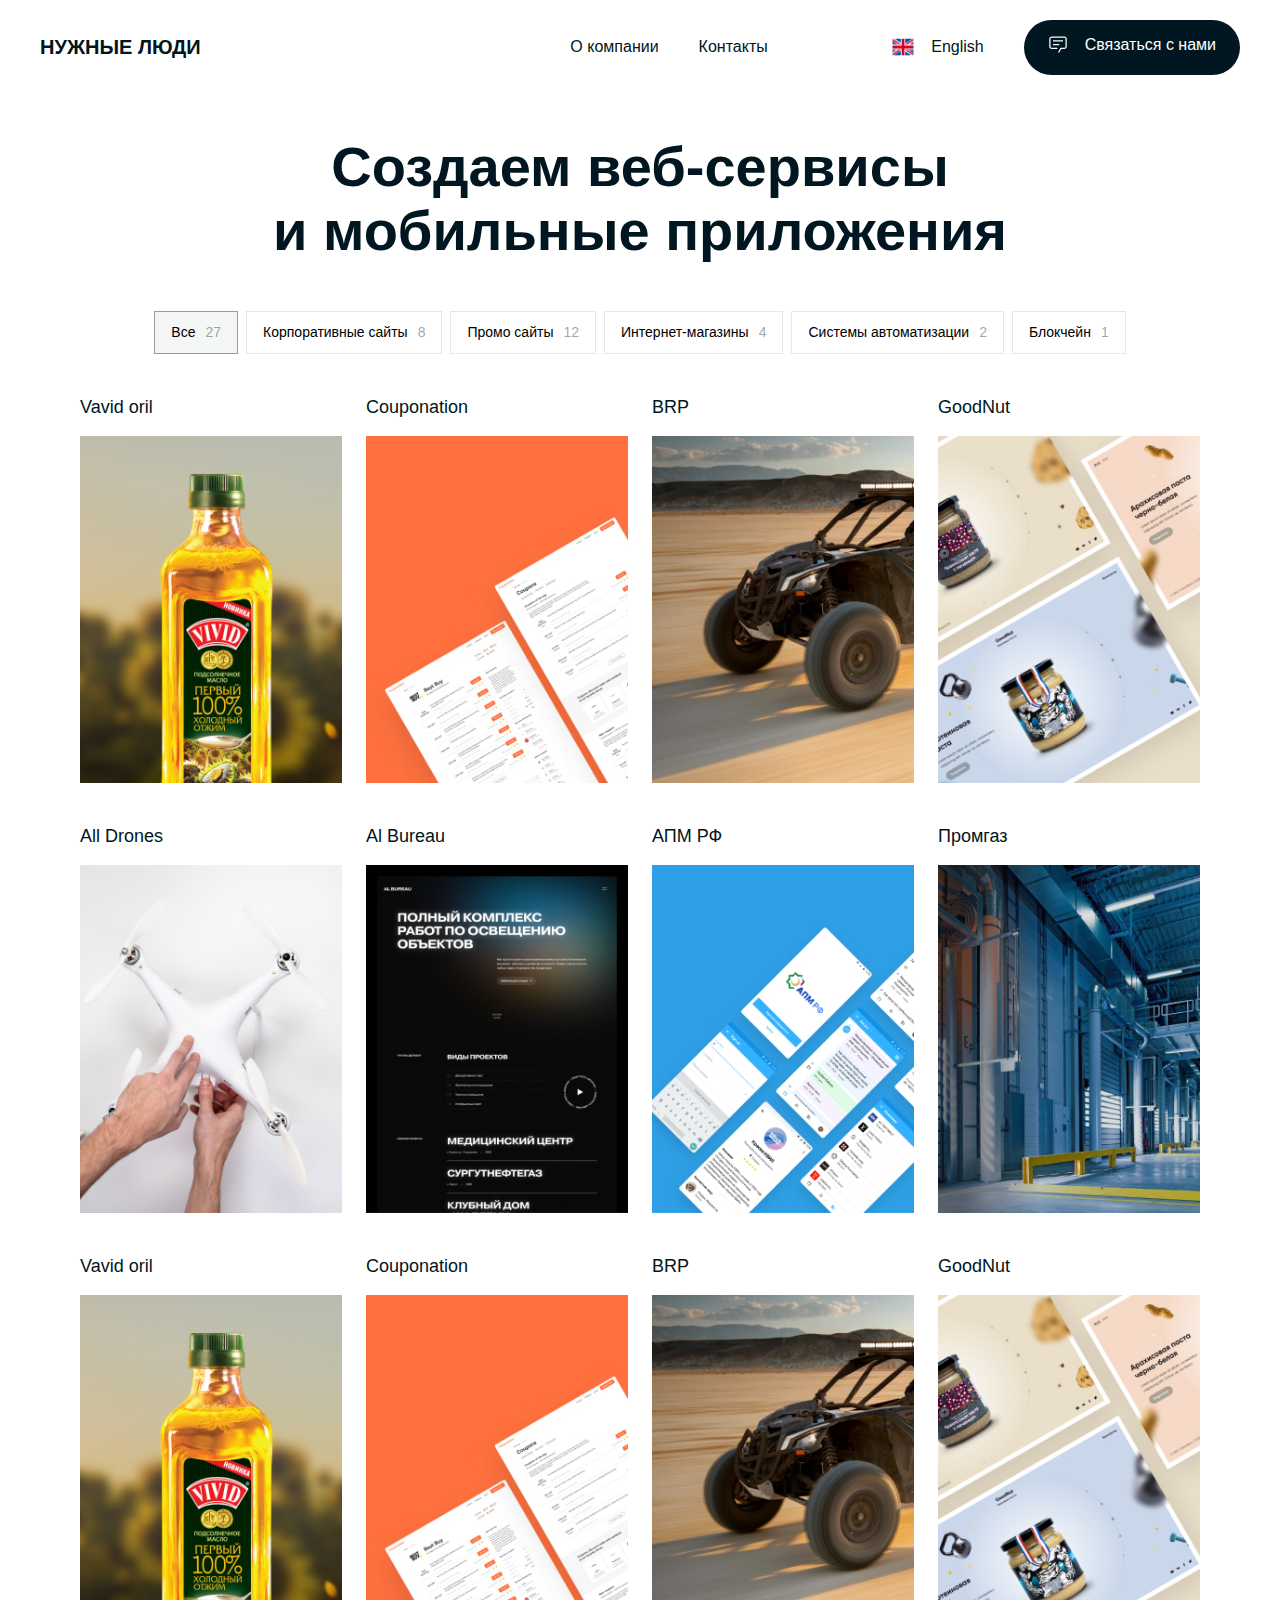
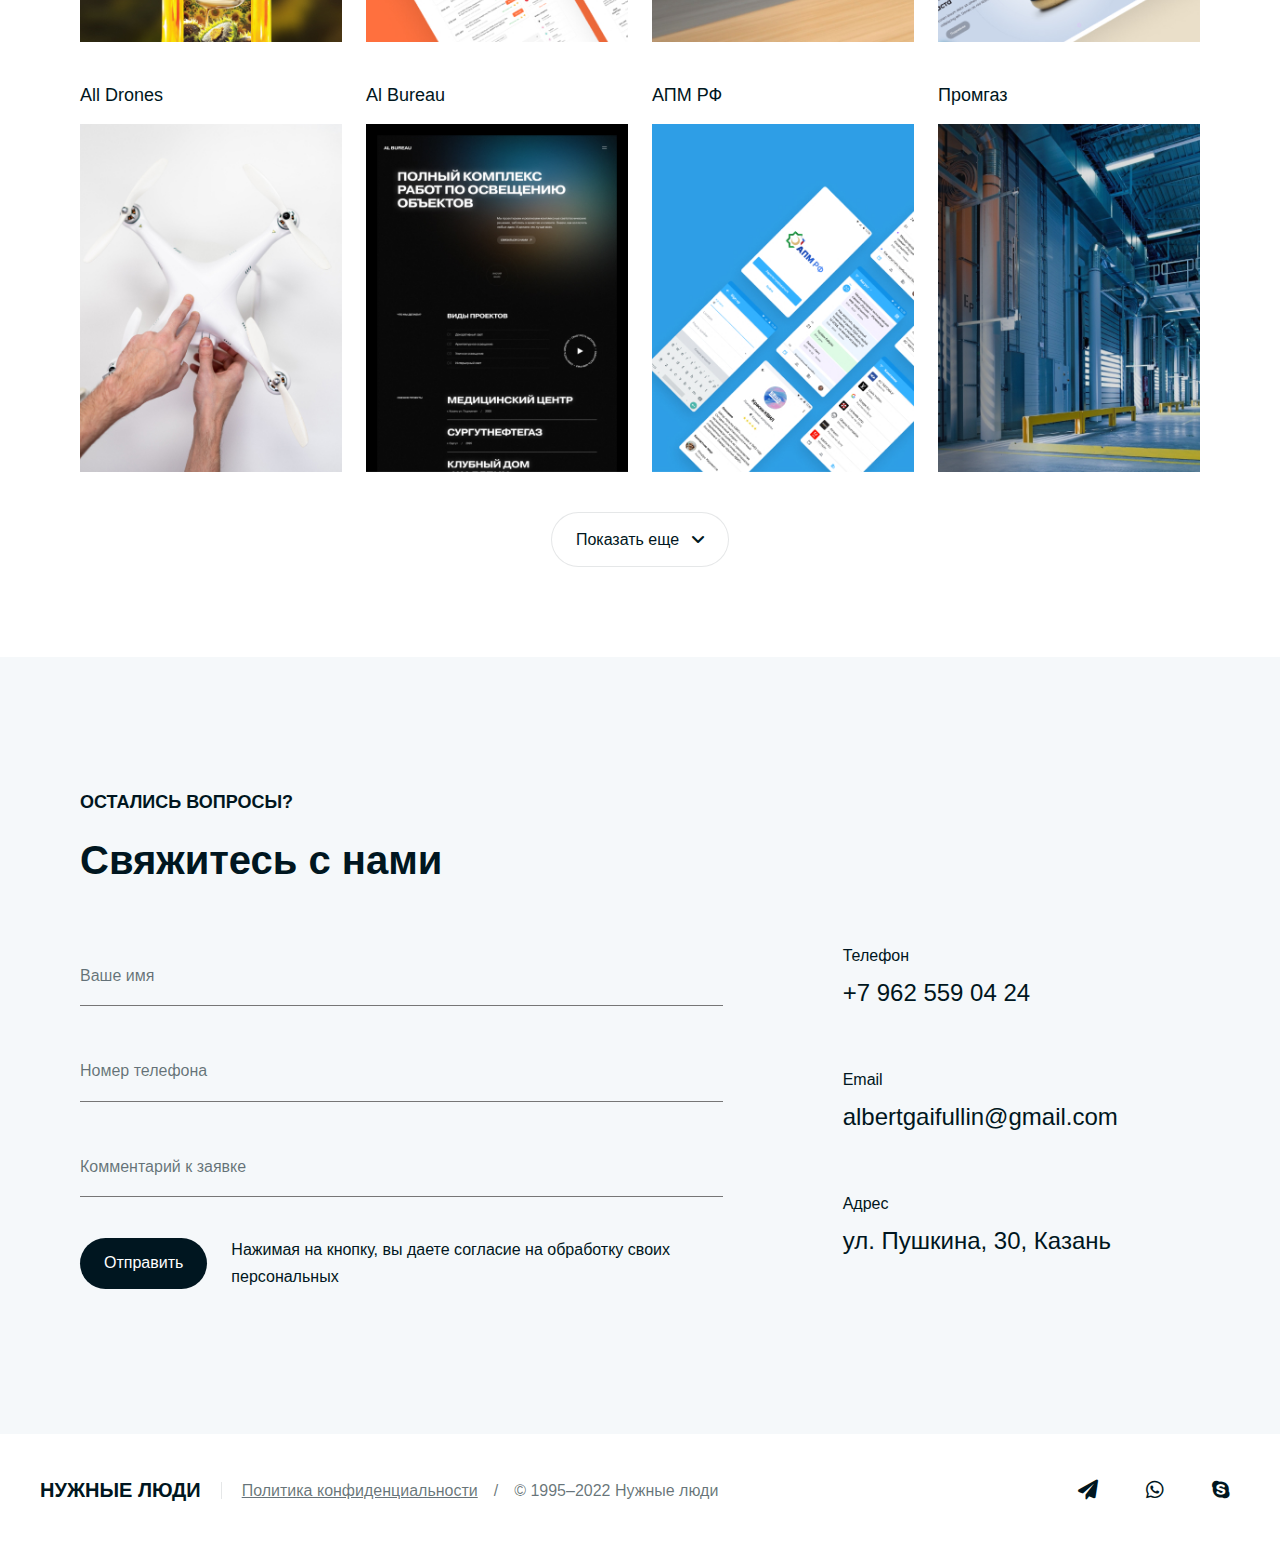
==== commit 0c792a42: "hotfix1" ====
--- a/index.html
+++ b/index.html
@@ -96,7 +96,7 @@
 			<div class="container">
 				<div class="row">
 					<div class="col-12">
-						<div class="title-wrap text-center">
+						<div class="title-wrap">
 							<h1>Создаем веб-сервисы <br>и мобильные приложения</h1>
 						</div>
 					</div>
@@ -120,7 +120,7 @@
 				</div>
 				<div class="case-container">
 					<div class="row">
-						<div class="col-lg-3 mix corpo">
+						<div class="col-lg-3 col-6 mix corpo">
 							<a href="#" class="case">
 								<div class="case-title">
 									Vavid oril
@@ -130,7 +130,7 @@
 								</div>
 							</a>
 						</div>
-						<div class="col-lg-3 mix corpo">
+						<div class="col-lg-3 col-6 mix corpo">
 							<a href="#" class="case">
 								<div class="case-title">
 									Couponation
@@ -140,7 +140,7 @@
 								</div>
 							</a>
 						</div>
-						<div class="col-lg-3 mix promo">
+						<div class="col-lg-3 col-6  mix promo">
 							<a href="#" class="case">
 								<div class="case-title">
 									BRP
@@ -150,7 +150,7 @@
 								</div>
 							</a>
 						</div>
-						<div class="col-lg-3 mix promo">
+						<div class="col-lg-3 col-6  mix promo">
 							<a href="#" class="case">
 								<div class="case-title">
 									GoodNut
@@ -160,7 +160,7 @@
 								</div>
 							</a>
 						</div>
-						<div class="col-lg-3 mix e-commercy">
+						<div class="col-lg-3 col-6  mix e-commercy">
 							<a href="#" class="case">
 								<div class="case-title">
 									All Drones
@@ -170,7 +170,7 @@
 								</div>
 							</a>
 						</div>
-						<div class="col-lg-3 mix e-commercy">
+						<div class="col-lg-3 col-6  mix e-commercy">
 							<a href="#" class="case">
 								<div class="case-title">
 									Al Bureau
@@ -180,7 +180,7 @@
 								</div>
 							</a>
 						</div>
-						<div class="col-lg-3 mix security">
+						<div class="col-lg-3 col-6  mix security">
 							<a href="#" class="case">
 								<div class="case-title">
 									АПМ РФ
@@ -190,7 +190,7 @@
 								</div>
 							</a>
 						</div>
-						<div class="col-lg-3 mix security">
+						<div class="col-lg-3 col-6  mix security">
 							<a href="#" class="case">
 								<div class="case-title">
 									Промгаз
@@ -200,7 +200,7 @@
 								</div>
 							</a>
 						</div>
-						<div class="col-lg-3 mix blockchain">
+						<div class="col-lg-3 col-6  mix blockchain">
 							<a href="#" class="case">
 								<div class="case-title">
 									Vavid oril
@@ -210,7 +210,7 @@
 								</div>
 							</a>
 						</div>
-						<div class="col-lg-3 mix blockchain">
+						<div class="col-lg-3 col-6  mix blockchain">
 							<a href="#" class="case">
 								<div class="case-title">
 									Couponation
@@ -220,7 +220,7 @@
 								</div>
 							</a>
 						</div>
-						<div class="col-lg-3 mix blockchain">
+						<div class="col-lg-3 col-6  mix blockchain">
 							<a href="#" class="case">
 								<div class="case-title">
 									BRP
@@ -230,7 +230,7 @@
 								</div>
 							</a>
 						</div>
-						<div class="col-lg-3 mix blockchain">
+						<div class="col-lg-3 col-6  mix blockchain">
 							<a href="#" class="case">
 								<div class="case-title">
 									GoodNut
@@ -240,7 +240,7 @@
 								</div>
 							</a>
 						</div>
-						<div class="col-lg-3 mix blockchain">
+						<div class="col-lg-3 col-6  mix blockchain">
 							<a href="#" class="case">
 								<div class="case-title">
 									All Drones
@@ -250,7 +250,7 @@
 								</div>
 							</a>
 						</div>
-						<div class="col-lg-3 mix blockchain">
+						<div class="col-lg-3 col-6  mix blockchain">
 							<a href="#" class="case">
 								<div class="case-title">
 									Al Bureau
@@ -260,7 +260,7 @@
 								</div>
 							</a>
 						</div>
-						<div class="col-lg-3 mix blockchain">
+						<div class="col-lg-3 col-6  mix blockchain">
 							<a href="#" class="case">
 								<div class="case-title">
 									АПМ РФ
@@ -270,7 +270,7 @@
 								</div>
 							</a>
 						</div>
-						<div class="col-lg-3 mix blockchain">
+						<div class="col-lg-3 col-6  mix blockchain">
 							<a href="#" class="case">
 								<div class="case-title">
 									Промгаз 
@@ -280,7 +280,7 @@
 								</div>
 							</a>
 						</div>
-						<div class="col-lg-3 mix blockchain show-more-content">
+						<div class="col-lg-3 col-6  mix blockchain show-more-content">
 							<a href="#" class="case">
 								<div class="case-title">
 									Промгаз
@@ -303,12 +303,12 @@
 				<div class="row">
 					<div class="col-12">
 						<div class="section-title-widget">
-							<h4>Остались вопросы?</h4>
+							<h4 class="uppercase">Остались вопросы?</h4>
 							<h2>Свяжитесь с нами</h2>
 						</div>
 					</div>
 				</div>
-				<div class="row mt-50 mt-sm-40">
+				<div class="row mt-50 mt-sm-20">
 					<div class="col-lg-7">
 						<form action="/" class="contact-form">
 							<div class="form-group">
@@ -351,15 +351,13 @@
 		</section>
 		<footer>
 			<div class="footer-widget">
-				<a href="#" class="logo">
+				<a href="\" class="logo">
 					Нужные люди
 				</a>
 				<div class="copyrights">
 					<a href="#">Политика конфиденциальности</a>
 					<p>© 1995–2022 Нужные люди</p>
 				</div>
-			</div>
-			<div class="footer-widget">
 				<nav class="social">
 					<ul>
 						<li><a href="#"><i class="fa-solid fa-paper-plane"></i></a></li>
--- a/css/main.css
+++ b/css/main.css
@@ -156,6 +156,7 @@
 	margin-left: 13px;
 }
 /*header*/
+
 .mobile-menu{
 	display: none;
 	width: 24px;
@@ -221,9 +222,12 @@
     bottom: 20%;
     transition: 0.4s ease;
 }
+.uppercase{
+	text-transform: uppercase;
+}
 header{
 	background: #fff;
-	padding: 34px 40px;
+	padding: 20px 40px;
 	display: flex;
 	justify-content: space-between;
 	align-items: center;
@@ -469,6 +473,7 @@
 footer .footer-widget{
 	display: flex;
 	align-items: center;
+	width: 100%;
 }
 footer .copyrights{
 	color: rgba(0, 22, 32, 0.6);
--- a/css/media.css
+++ b/css/media.css
@@ -22,14 +22,34 @@
 
 /* md <= Large (lg) */
 @media (max-width : 992px) {
+	footer{
+		padding: 32px;
+	}
+	.social ul li a{
+		font-size: 23px;
+	}
+	footer .copyrights p{
+		margin-top: 16px;
+	}
+	.mt-sm-20{
+		margin-top: 20px;
+	}
+	section.cases{
+		padding-top: 0 !important;
+	}
+	.case{
+		margin-bottom: 24px;
+	}
 	.contacts .contact-widget {
 		margin-bottom: 40px;
 	}
 	.first-section{
-		margin: 20px 0;
+		margin: 44px 0 20px 0;
 	}
 	.case-filter button{
-		font-size: 16px;
+		font-size: 14px;
+		width: 100%;
+		padding: 7px 14px;
 	}
 	
 	footer,footer .footer-widget,footer .copyrights{
@@ -37,10 +57,12 @@
 		text-align: center;
 	}
 	footer .copyrights{
-		margin: 20px 0;
+		margin: 20px 0 0 0;
+		order: 1;
 	}
 	.social{
 		margin-top: 20px;
+		order: 0;
 	}
 	section.contact,section.cases,section.services,section.tech{
 		padding: 60px 0;
@@ -48,11 +70,10 @@
 	footer .copyrights p::before,footer .copyrights a::before{
 		content: none;
 	}
-	.case-filter button{
-		width: 100%;
-	}
 	.case-filter{
-		flex-flow: column;
+		overflow-x: auto;
+		white-space: nowrap;
+		justify-content: flex-start;
 	}
 	.first-section h1{
 		font-size: 36px;
@@ -61,9 +82,6 @@
 	h2{
 		font-size: 28px;
 	}
-	header,footer{
-		padding: 24px;
-	}
 	.form-group-double{
 		width: 100%;
 		flex-flow: column;
@@ -79,8 +97,8 @@
 	.contact-widgets{
 		margin-top: 40px;
 	}
-	.mt-sm-20{
-		margin-top: 40px;
+	.logo{
+		font-size: 16px;
 	}
 	.contact-widget{
 		margin-bottom: 24px;
@@ -130,10 +148,20 @@
 		align-items: flex-start;
 		margin: 0 24px;
 	}
+	.team{
+		padding: 64px 0;
+	}
+	.case-item {
+		margin-top: 24px;
+	}
+
 }
 
 /* sm <= Medium (md) */
 @media (max-width : 768px) {
+	.feedback-carousel .swiper-slide{
+		padding: 24px 16px;
+	}
 	.feedback-arrows{
 		justify-content: center;
 		margin-top: 20px;
@@ -141,13 +169,14 @@
 	}
 	.case-arrows{
 		justify-content: flex-start;
+		display: none;
 	}
 	.feedback-carousel{
 		margin-top: 20px;
 	}
 	.first-section h1{
-		font-size: 22px;
-		line-height: 24px;
+		font-size: 26px;
+		line-height: 32px;
 	}
 	.case .case-thumbnail img{
 		max-height: 330px;
@@ -157,7 +186,7 @@
 		padding: 0;
 	}
 	.service-item:last-child{
-		margin-top: 60px;
+		margin-top: 32px;
 	}
 	.services-list{
 		flex-flow: column;
@@ -166,12 +195,38 @@
 		width: 100%;
 	}
 	.feedback-carousel .swiper-slide p{
-		font-size: 22px;
+		font-size: 18px;
+		margin-bottom: 24px;
+	}
+	.tech-list{
+		margin-top: 20px;
+	}
+	.service-item ul{
+		margin-top: 32px;
+	}
+	.tech-list-info{
+		margin-bottom: 16px;
+	}
+	.bg-case{
+		padding-top: 32px;
+	}
+	.about-case,.result{
+		padding-top: 64px;
+	}
+	.mb-sm-30{
+		margin-bottom: 30px;
+	}
+	.result{
+		padding-bottom: 64px;
 	}
 }
 
 /* xs <= Small (sm) */
 @media (max-width : 576px) {
+	.p-sm-0{
+		padding-left: 0;
+		padding-right: 0;
+	}
 	.tech-list{
 		flex-flow: column;
 	}
@@ -184,7 +239,7 @@
 		flex-flow: wrap;
 	}
 	.tech-list-title{
-		margin-bottom: 20px;
+		margin-bottom: 0;
 	}
 	.tech-list-item{
 		margin-bottom: 20px;
@@ -200,6 +255,14 @@
 	}
 	.tech-list-info img{
 		margin-right: 5px;
+	}
+	header{
+		--bs-gutter-x: .625rem;
+		width: 100%;
+		padding-right: var(--bs-gutter-x,.75rem);
+		padding-left: var(--bs-gutter-x,.75rem);
+		margin-right: auto;
+		margin-left: auto;
 	}
 }
 
@@ -225,6 +288,12 @@
 @media (min-width : 992px) {
 	.hide-on-desk{
 		display: none;
+	}
+	.first-home h1{
+		text-align: center;
+	}
+	.footer-widget .social{
+		margin-left: auto;
 	}
 }
 
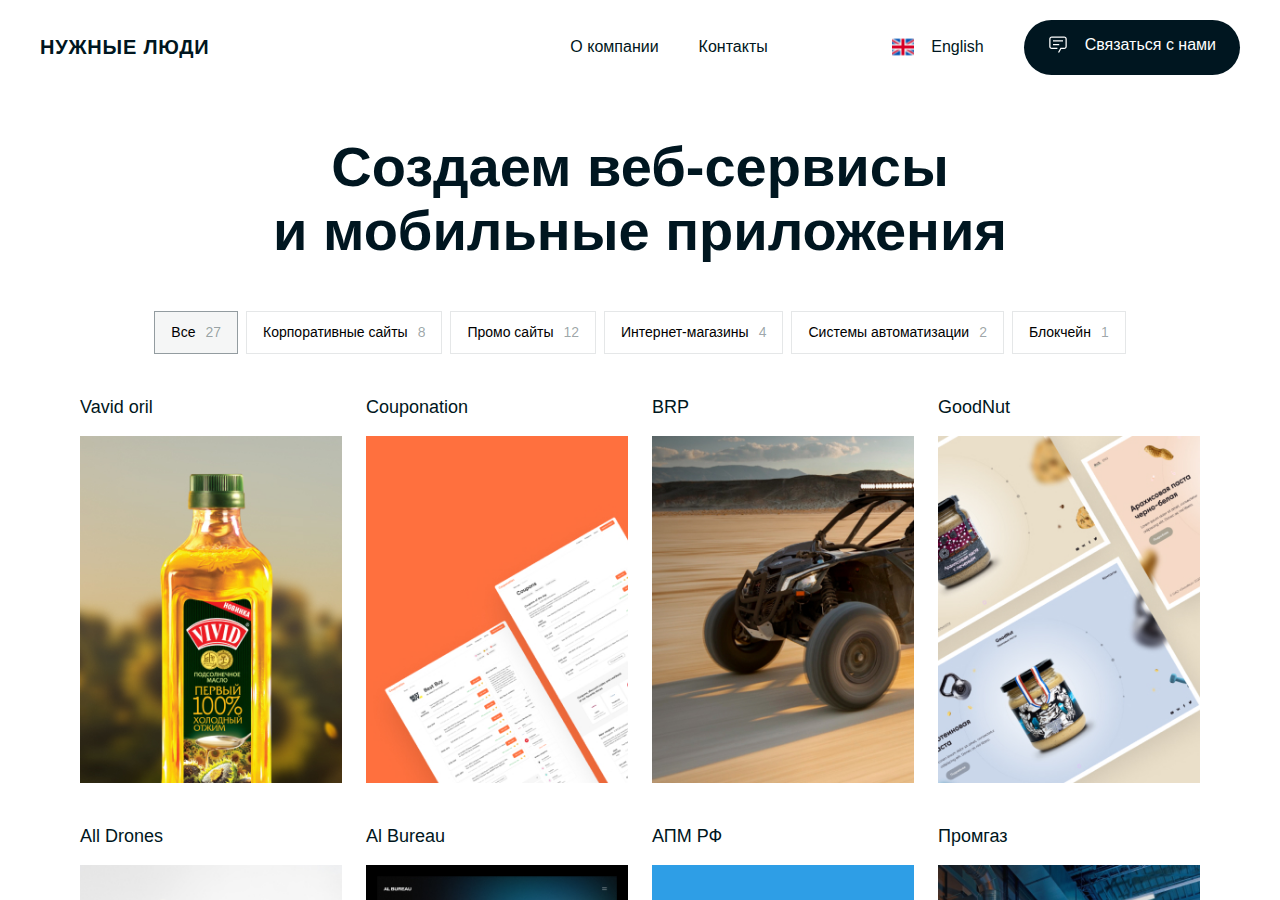
==== commit 9eb076fc: "hotfix3" ====
--- a/index.html
+++ b/index.html
@@ -29,7 +29,7 @@
 
 </head>
 
-<body>
+<body class="x-scroll-disabled">
 	<main>
 		<header>
 			<div class="header-left">
@@ -50,17 +50,17 @@
 				<div class="header-info">
 					<div class="language">
 						<div class="active-language">
-							<img src="images/uk.png" alt="">
+							<img src="images/uk.svg" alt="">
 							<span>English</span>
 						</div>
 					</div>
 					<div class="language-list">
 						<div class="language-list-menu">
 							<div class="language-list-menu-item">
-								<a href="#"><img src="images/uk.png" alt="">Русский</a>
+								<a href="#"><img src="images/uk.svg" alt="">Русский</a>
 							</div>
 							<div class="language-list-menu-item">
-								<a href="#"><img src="images/uk.png" alt="">Китайский</a>
+								<a href="#"><img src="images/uk.svg" alt="">Китайский</a>
 							</div>
 						</div>
 					</div>
@@ -79,7 +79,7 @@
 						</div>
 					</div>
 					<div class="contact-right">
-						<a href="#" class="main-btn hide-on-mob contact-btn">Связаться с нами</a>
+						<a href="#" class="main-btn contact-btn">Связаться с нами</a>
 						<div class="contact-widget-header">
 							<ul>
 								<li><a href="#"><i class="fa-regular fa-paper-plane"></i>Telegram</a></li>
@@ -105,20 +105,28 @@
 		</section>
 		<section class="cases">
 			<div class="container">
-				<div class="row">
-					<div class="col-12">
-						<div class="case-filter">
-							<!-- filter controls -->
-							<button type="button" data-filter="all" class="active">Все<span>27</span></button>
-							<button type="button" data-filter=".corpo">Корпоративные сайты<span>8</span></button>
-							<button type="button" data-filter=".promo">Промо сайты<span>12</span></button>
-							<button type="button" data-filter=".e-commercy">Интернет-магазины<span>4</span></button>
-							<button type="button" data-filter=".security">Системы автоматизации<span>2</span></button>
-							<button type="button" data-filter=".blockchain">Блокчейн<span>1</span></button>
-						</div>
-					</div>
-				</div>
 				<div class="case-container">
+					<div class="filters sticky">
+						<div class="row">
+							<div class="col-12">
+								<div class="case-filter-wrap">
+									<div class="case-filter">
+										<!-- filter controls -->
+										<button type="button" data-filter="all"
+											class="active">Все<span>27</span></button>
+										<button type="button" data-filter=".corpo">Корпоративные
+											сайты<span>8</span></button>
+										<button type="button" data-filter=".promo">Промо сайты<span>12</span></button>
+										<button type="button"
+											data-filter=".e-commercy">Интернет-магазины<span>4</span></button>
+										<button type="button" data-filter=".security">Системы
+											автоматизации<span>2</span></button>
+										<button type="button" data-filter=".blockchain">Блокчейн<span>1</span></button>
+									</div>
+								</div>
+							</div>
+						</div>
+					</div>
 					<div class="row">
 						<div class="col-lg-3 col-6 mix corpo">
 							<a href="#" class="case">
@@ -273,7 +281,7 @@
 						<div class="col-lg-3 col-6  mix blockchain">
 							<a href="#" class="case">
 								<div class="case-title">
-									Промгаз 
+									Промгаз
 								</div>
 								<div class="case-thumbnail">
 									<img src="images/thumb8.jpg" alt="">
@@ -292,7 +300,7 @@
 						</div>
 					</div>
 				</div>
-				
+
 				<div class="text-center">
 					<a href="#" class="alt-btn show-more">Показать еще</a>
 				</div>
@@ -356,7 +364,7 @@
 				</a>
 				<div class="copyrights">
 					<a href="#">Политика конфиденциальности</a>
-					<p>© 1995–2022 Нужные люди</p>
+					<p>© 2016–<span id="copyright-year"></span> Нужные люди</p>
 				</div>
 				<nav class="social">
 					<ul>
@@ -370,17 +378,17 @@
 	</main>
 	<script>
 		//Mixitup init
-var containerEl = document.querySelector('.case-container');
-var mixer = mixitup(containerEl);
-//non required input fix
-window.addEventListener('load', function() {
-    var inp = document.querySelectorAll('input');
-    for (var i = 0; i < inp.length; i++) {
-      inp[i].addEventListener('change', function() {
-        this.setAttribute("data-value", this.value);
-      })
-    }
-  })
+		var containerEl = document.querySelector('.case-container');
+		var mixer = mixitup(containerEl);
+		//non required input fix
+		window.addEventListener('load', function () {
+			var inp = document.querySelectorAll('input');
+			for (var i = 0; i < inp.length; i++) {
+				inp[i].addEventListener('change', function () {
+					this.setAttribute("data-value", this.value);
+				})
+			}
+		})
 	</script>
 </body>
 
--- a/css/main.css
+++ b/css/main.css
@@ -40,16 +40,24 @@
 	color: var(--text);
 	min-width: 320px;
 	position: relative;
-	overflow: visible;
-}
+	margin: 0;
+  	overflow-x: hidden;
+
+}
+main{
+	height: 100vh;
+  overflow-y: auto;
+  overflow-x: hidden;
+}
+
 
 /* USER STYLES */
 section{
 	position: relative;
 }
-
-main{
-	overflow: hidden;
+html{ overflow-x: hidden;}
+img{
+   max-width:100%;
 }
 .image {
 	max-width: 100%;
@@ -109,6 +117,7 @@
     justify-content: center;
 	margin-bottom: 40px;
 }
+
 .case-filter button{
 	padding: 9px 16px;
 	border: 1px solid rgba(0, 22, 32, 0.1);
@@ -263,6 +272,10 @@
 	text-decoration: none;
 	transition: 0.4s ease;
 	text-transform: uppercase;
+	letter-spacing: 0.04em;
+}
+.case-screen{
+	height: 50vh;
 }
 .logo:hover{
 	opacity: 0.8;
@@ -283,6 +296,9 @@
 	align-items: center;
 	margin-right: 40px;
 }
+.header-info .language img,.language-list-menu-item img{
+	object-fit: cover;
+}
 .language-list-menu-item img{
 	margin-right: 17px;
 }
@@ -331,7 +347,9 @@
 	display: flex;
 	align-items: center;
 	margin: 40px 0;
-	height: 100%;
+}
+.page-screen{
+	height: 70vh;
 }
 .contact-right{
 	position: relative;
--- a/css/media.css
+++ b/css/media.css
@@ -44,7 +44,10 @@
 		margin-bottom: 40px;
 	}
 	.first-section{
-		margin: 44px 0 20px 0;
+		margin: 44px 0 0 0;
+	}
+	.case-filter{
+		padding: 20px 0;
 	}
 	.case-filter button{
 		font-size: 14px;
@@ -154,7 +157,33 @@
 	.case-item {
 		margin-top: 24px;
 	}
-
+	.contact-right,.contact-right .contact-btn{
+		width: 100%;
+	}
+	.contact-right .contact-btn{
+		background: #fff;
+		color: var(--accent);
+	}
+	.contact-btn::before{
+		content: url(../images/chat-white.svg);
+	}
+	.case-filter button:first-child{
+		margin-left: 0;
+	}
+	.case-filter{
+		margin-bottom: 0;
+	}
+	.sticky {
+		top: 0;
+		position: -webkit-sticky;
+		position: sticky;
+		z-index: 2;
+		background: #fff;
+		
+	  }
+	 footer .fa-paper-plane{
+		 font-size: 20px;
+	 } 
 }
 
 /* sm <= Medium (md) */
@@ -218,6 +247,9 @@
 	}
 	.result{
 		padding-bottom: 64px;
+	}
+	.page-screen{
+		height: 50vh;
 	}
 }
 
@@ -295,6 +327,10 @@
 	.footer-widget .social{
 		margin-left: auto;
 	}
+	.case-filter {
+		margin-bottom: 40px;
+		padding-bottom: 0;
+	}
 }
 
 /* Extra large (xl) */
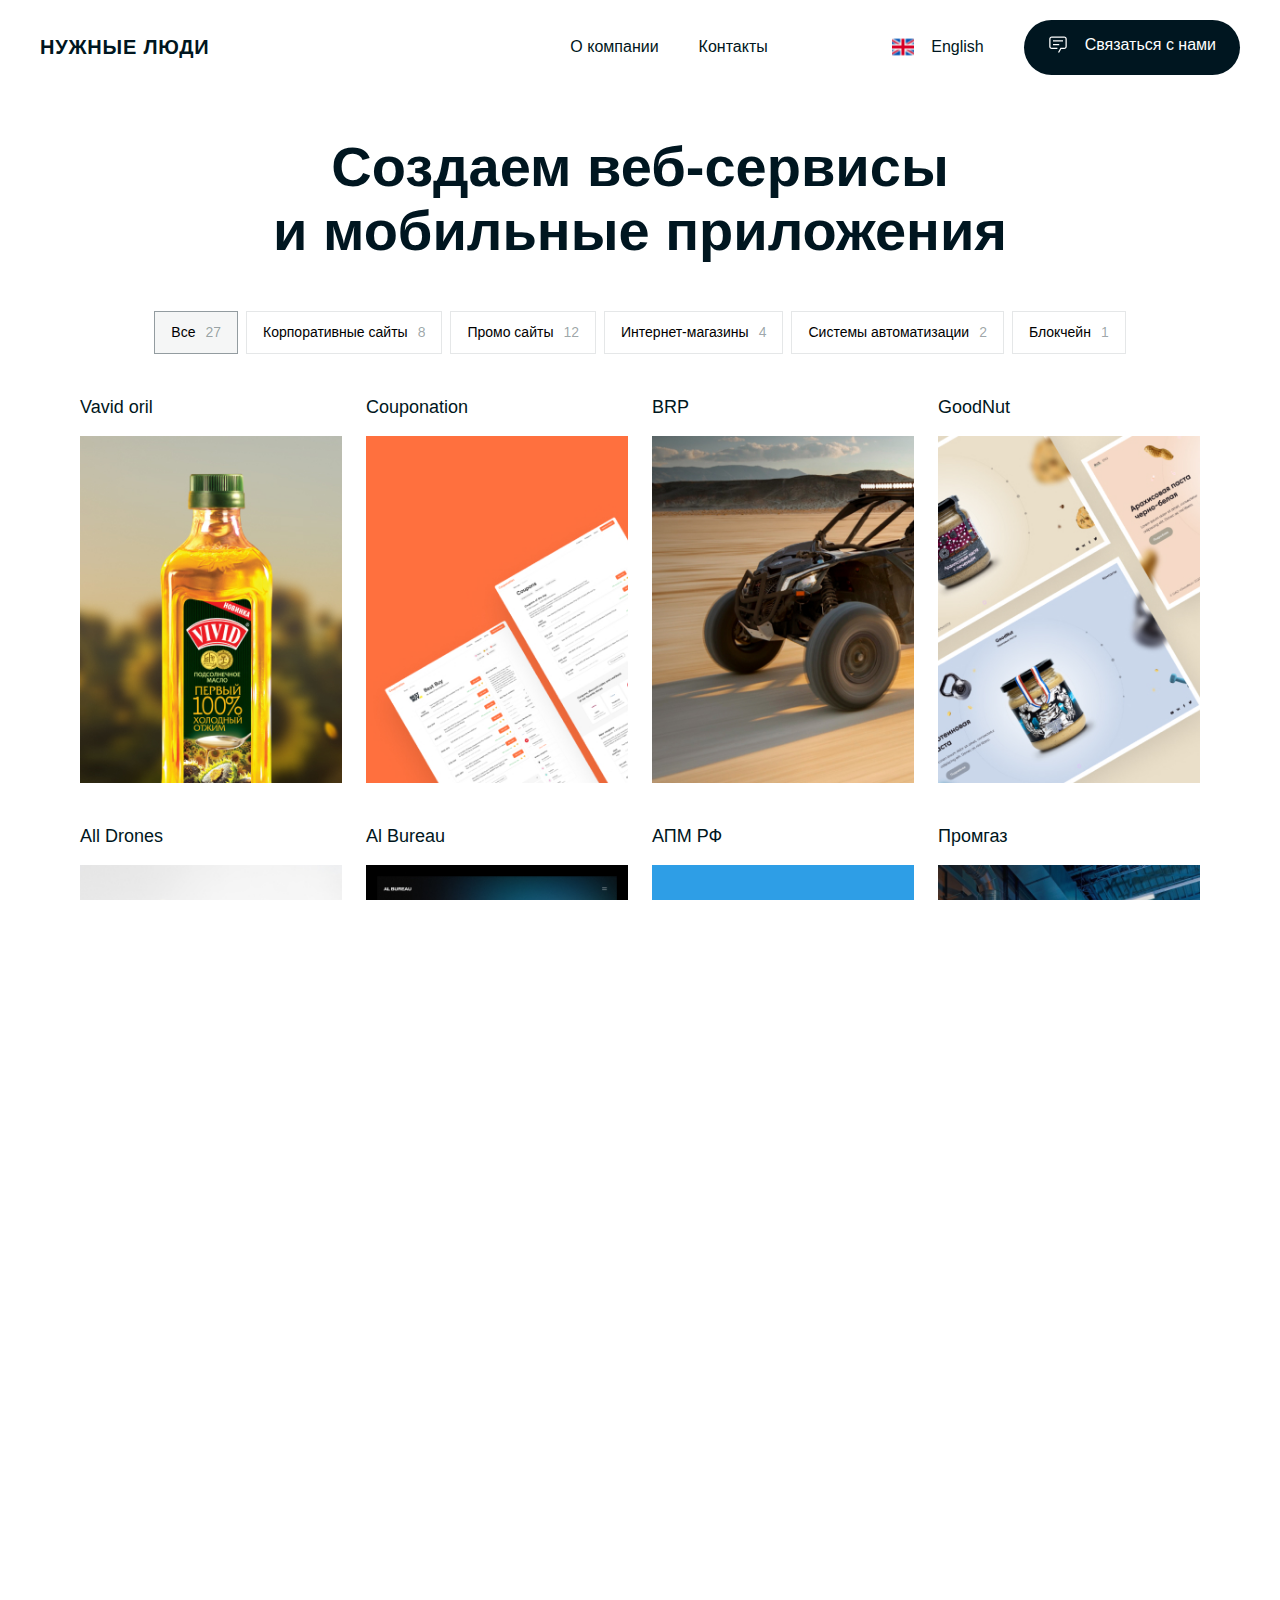
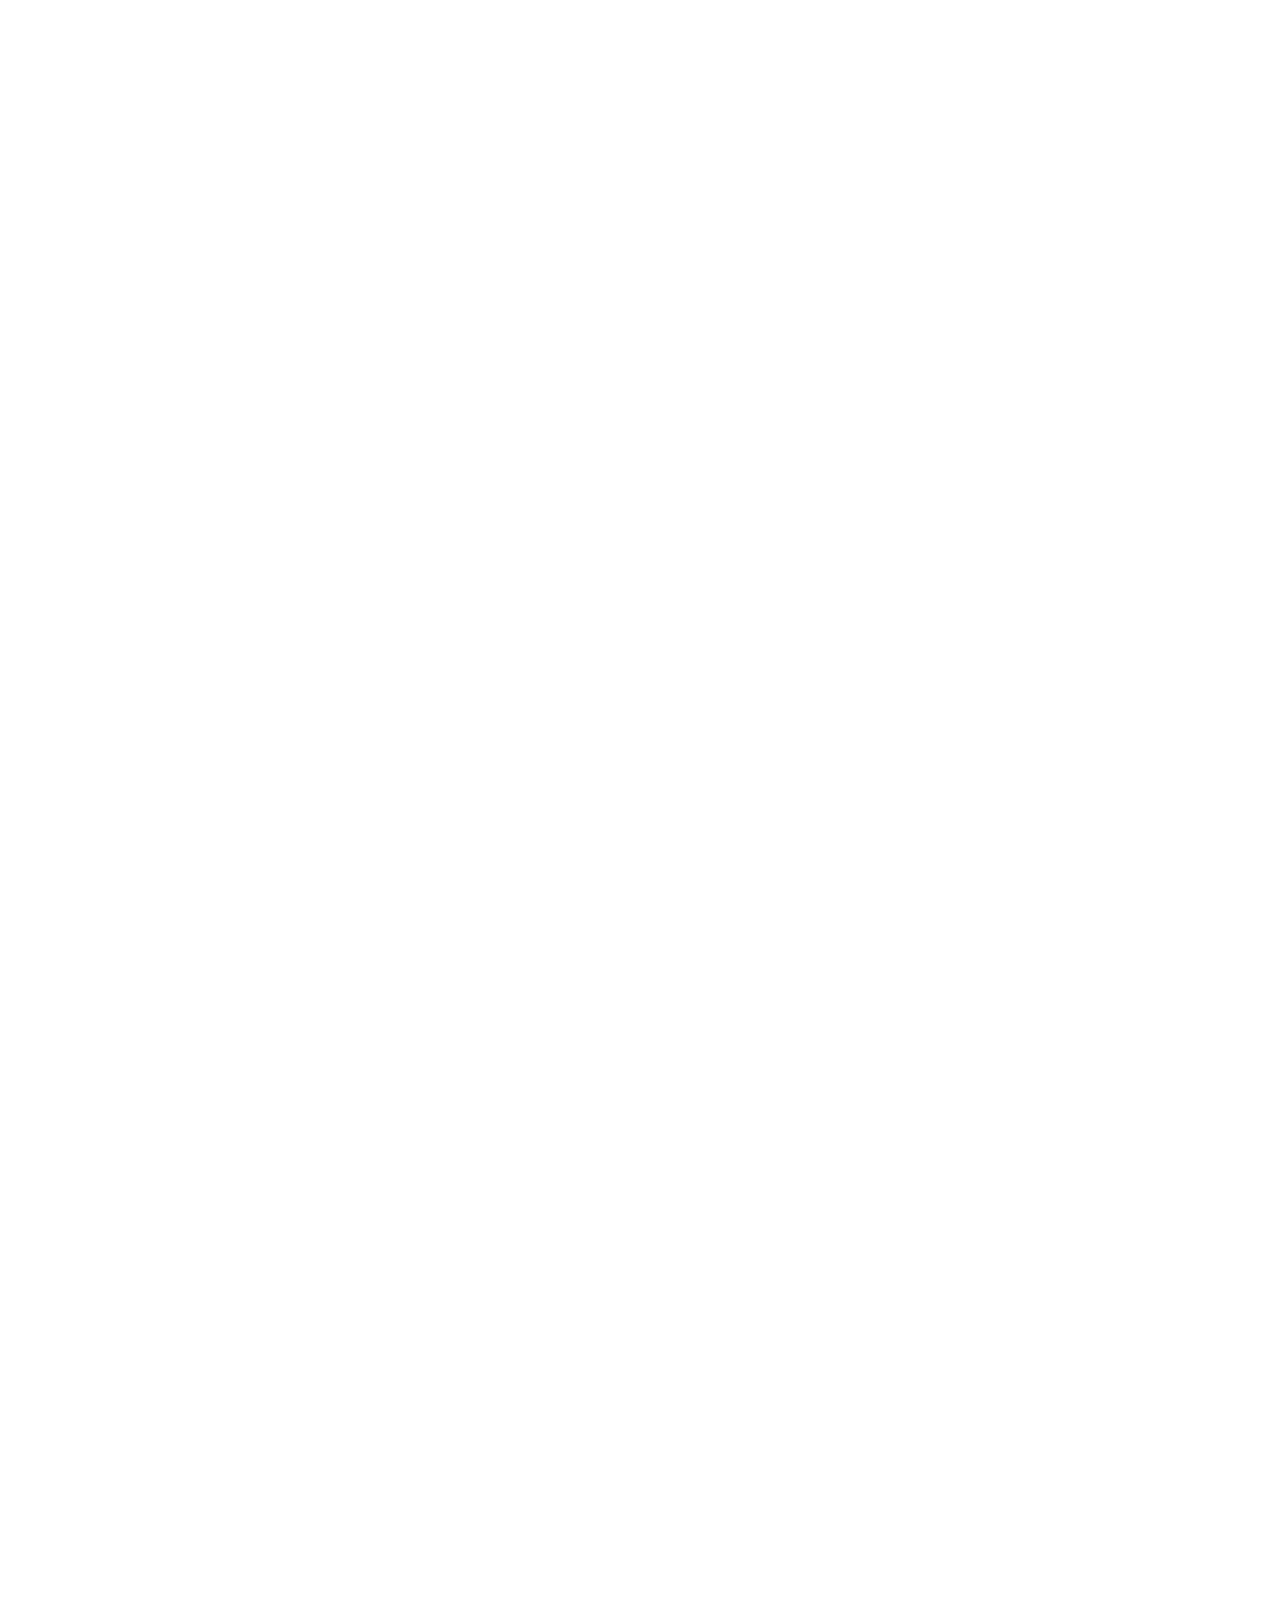
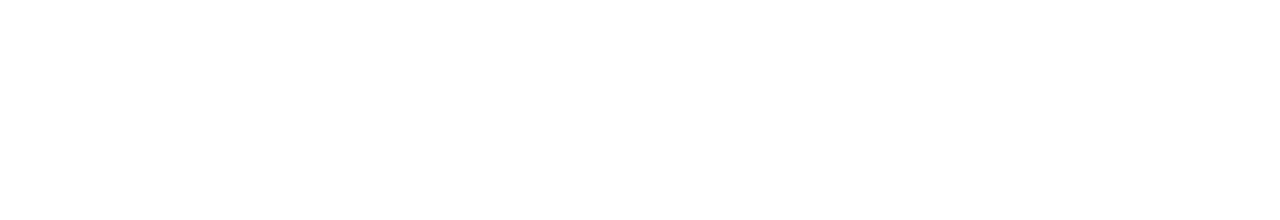
==== commit 1e5e7c96: "hotfix4" ====
--- a/index.html
+++ b/index.html
@@ -40,7 +40,7 @@
 			<div class="mobile-menu">
 				<span></span>
 			</div>
-			<div class="header-right">
+			<div class="header-right hide-on-mob">
 				<nav class="header-menu">
 					<ul>
 						<li><a href="#">О компании</a></li>
@@ -375,6 +375,47 @@
 				</nav>
 			</div>
 		</footer>
+		<div class="mobile-menu-screen">
+			<div class="language">
+				<div class="active-language">
+					<img src="images/uk.svg" alt="">
+					<span>English</span>
+				</div>
+			</div>
+			<div class="language-list">
+				<div class="language-list-menu">
+					<div class="language-list-menu-item">
+						<a href="#"><img src="images/uk.svg" alt="">Русский</a>
+					</div>
+					<div class="language-list-menu-item">
+						<a href="#"><img src="images/uk.svg" alt="">Китайский</a>
+					</div>
+				</div>
+			</div>
+			<div class="container">
+				<div class="row">
+					<div class="col-12">
+						
+						<nav class="header-menu">
+							<ul>
+								<li><a href="#">Проекты</a></li>
+								<li><a href="#">О компании</a></li>
+								<li><a href="#">Контакты</a></li>
+							</ul>
+						</nav>
+						<a href="#" class="main-btn contact-btn">Связаться с нами</a>
+						<div class="contact-widget-header">
+							<ul>
+								<li><a href="#"><i class="fa-regular fa-paper-plane"></i>Telegram</a></li>
+								<li><a href="#"><i class="fa-brands fa-whatsapp"></i>WhatsApp</a></li>
+								<li><a href="#"><i class="fa-brands fa-skype"></i>Skype</a></li>
+								<li><a href="#"><i class="fa-regular fa-envelope"></i>Email</a></li>
+							</ul>
+						</div>
+					</div>
+				</div>
+			</div>
+		</div>
 	</main>
 	<script>
 		//Mixitup init
--- a/css/main.css
+++ b/css/main.css
@@ -168,50 +168,20 @@
 
 .mobile-menu{
 	display: none;
-	width: 24px;
-	height: 24px;
+	width: 18px;
+	height: 12px;
 	position: relative;
 	transition: 0.1s ease;
 }
 .mobile-menu.active{
-	width: 24px;
-	height: 30px;
 	transition: 0.1s ease;
 }
 .mobile-menu.active span {
-    content: '';
-    width: 2px;
-    height: 100%;
-    background: #000;
-    position: absolute;
-    right: 0;
-    top: -6px;
-    left: 0;
-    margin: auto;
-}
-.mobile-menu.active.mobile-menu::before {
-    content: '';
-    width: 68%;
-    height: 2px;
-    background: #000;
-    position: absolute;
-    top: 0;
-    left: 0px;
-    transform: rotate(-240deg);
-    -webkit-transform: rotate(-240deg);
-    transition: 0.4s ease;
-}
-.mobile-menu.active.mobile-menu::after {
-    content: '';
-    width: 68%;
-    height: 2px;
-    background: #000;
-    position: absolute;
-    top: 0;
-    right: 0px;
-    transform: rotate(240deg);
-    -webkit-transform: rotate(240deg);
-    transition: 0.4s ease;
+    display: none;
+}
+
+.active.mobile-menu::after,.active.mobile-menu::before,.active.mobile-menu span{
+	background: #fff;
 }
 .mobile-menu::after {
     content: '';
@@ -219,8 +189,8 @@
     height: 2px;
     background: #000;
     position: absolute;
-    top: 20%;
-    transition: 0.4s ease;
+    bottom: 0;
+    transition: .2s ease;
 }
 .mobile-menu::before {
     content: '';
@@ -228,8 +198,35 @@
     height: 2px;
     background: #000;
     position: absolute;
-    bottom: 20%;
-    transition: 0.4s ease;
+    top: 0;
+    transition: .2s ease;
+}
+.mobile-menu.active::before{
+    -webkit-transform: rotate(45deg);
+    -ms-transform: rotate(45deg);
+    transform: rotate(45deg);
+    -webkit-transition: .2s ease;
+    -o-transition: .2s ease;
+    transition: .2s ease;
+}
+.mobile-menu.active::after {
+    -webkit-transform: rotate(-45deg);
+    -ms-transform: rotate(-45deg);
+    transform: rotate(-45deg);
+    width: 100%;
+    -webkit-transition: .2s ease;
+    -o-transition: .2s ease;
+    transition: .2s ease;
+	bottom: auto;
+}
+.mobile-menu span {
+    width: 100%;
+    height: 2px;
+    background: #000;
+    position: absolute;
+    top: 0;
+    bottom: 0;
+    margin: auto;
 }
 .uppercase{
 	text-transform: uppercase;
@@ -241,7 +238,7 @@
 	justify-content: space-between;
 	align-items: center;
 }
-header ul{
+header ul,.mobile-menu-screen ul{
 	list-style: none;
 	padding-left: 0;
 	margin-bottom: 0;
@@ -250,12 +247,12 @@
 header ul li{
 	margin: 0 20px;
 }
-header ul li a{
-	color: var(--text);
-	text-decoration: none;
-	transition: 0.4s ease;
-}
-header ul li a:hover{
+header ul li a,.mobile-menu-screen ul li a{
+	color: var(--text);
+	text-decoration: none;
+	transition: 0.4s ease;
+}
+header ul li a:hover,.mobile-menu-screen ul li a:hover{
 	color: var(--text);
 	opacity: 0.8;
 	transition: 0.4s ease;
--- a/css/media.css
+++ b/css/media.css
@@ -47,7 +47,7 @@
 		margin: 44px 0 0 0;
 	}
 	.case-filter{
-		padding: 20px 0;
+		padding: 24px 0;
 	}
 	.case-filter button{
 		font-size: 14px;
@@ -111,7 +111,14 @@
 		z-index: 13;
 	}
 	.mobile-menu.active{
-		z-index: 13;
+		z-index: 100;
+		height: auto;
+	}
+	.language-list-menu{
+		position: initial;
+	}
+	.mobile-menu-screen ul li a{
+		color: #fff;
 	}
 	.header-right{
 		display: none;
@@ -128,7 +135,7 @@
 	.header-right.active{
 		display: block;
 		position: absolute;
-		background: #E9EFF3;
+		background: var(--accent);
 		top: 0;
 		left: 0;
 		right: 0;
@@ -138,13 +145,35 @@
 		z-index: 1;
 		padding-top: 110px;
 	}
-	header ul{
-		flex-flow: column;
-	}
-	header ul li{
-		margin: 0 24px 24px 24px;
+	header ul,.mobile-menu-screen ul{
+		flex-flow: column;
+	}
+	header ul li,.mobile-menu-screen ul li{
+		margin-bottom: 32px;
 		line-height: 40px;
-		font-size: 32px;
+	}
+	header ul li,.mobile-menu-screen ul li:last-child{
+		margin-bottom: 0;
+	}
+	header ul li a,.mobile-menu-screen ul li a{
+		color: #fff;
+		font-weight: 700;
+		font-size: 26px;
+	}
+	.mobile-menu-screen.active .contact-btn{
+		background: #fff;
+		margin-top: 48px;
+		width: 100%;
+		color: var(--accent);
+	}
+	.contact-widget-header{
+		position: initial;
+		padding: 0;
+		margin-top: 32px;
+		background: var(--accent);
+	}
+	.active-language span,.language-list-menu-item a{
+		color: #fff;
 	}
 	.header-right.active .header-info{
 		flex-flow: column;
@@ -159,6 +188,9 @@
 	}
 	.contact-right,.contact-right .contact-btn{
 		width: 100%;
+	}
+	header{
+		padding: 16px
 	}
 	.contact-right .contact-btn{
 		background: #fff;
@@ -177,13 +209,27 @@
 		top: 0;
 		position: -webkit-sticky;
 		position: sticky;
-		z-index: 2;
 		background: #fff;
 		
 	  }
 	 footer .fa-paper-plane{
 		 font-size: 20px;
 	 } 
+	 .mobile-menu-screen.active{
+		 background: var(--accent);
+		 position: fixed;
+		 height: 100%;
+		 width: 100%;
+		 top: 0;
+		 left: 0;
+		 padding: 16px 0;
+		 z-index: 99;
+		 padding-right: var(--bs-gutter-x,.75rem);
+		padding-left: var(--bs-gutter-x,.75rem);
+		margin-right: auto;
+		margin-left: auto;
+		overflow: auto;
+	 }
 }
 
 /* sm <= Medium (md) */
